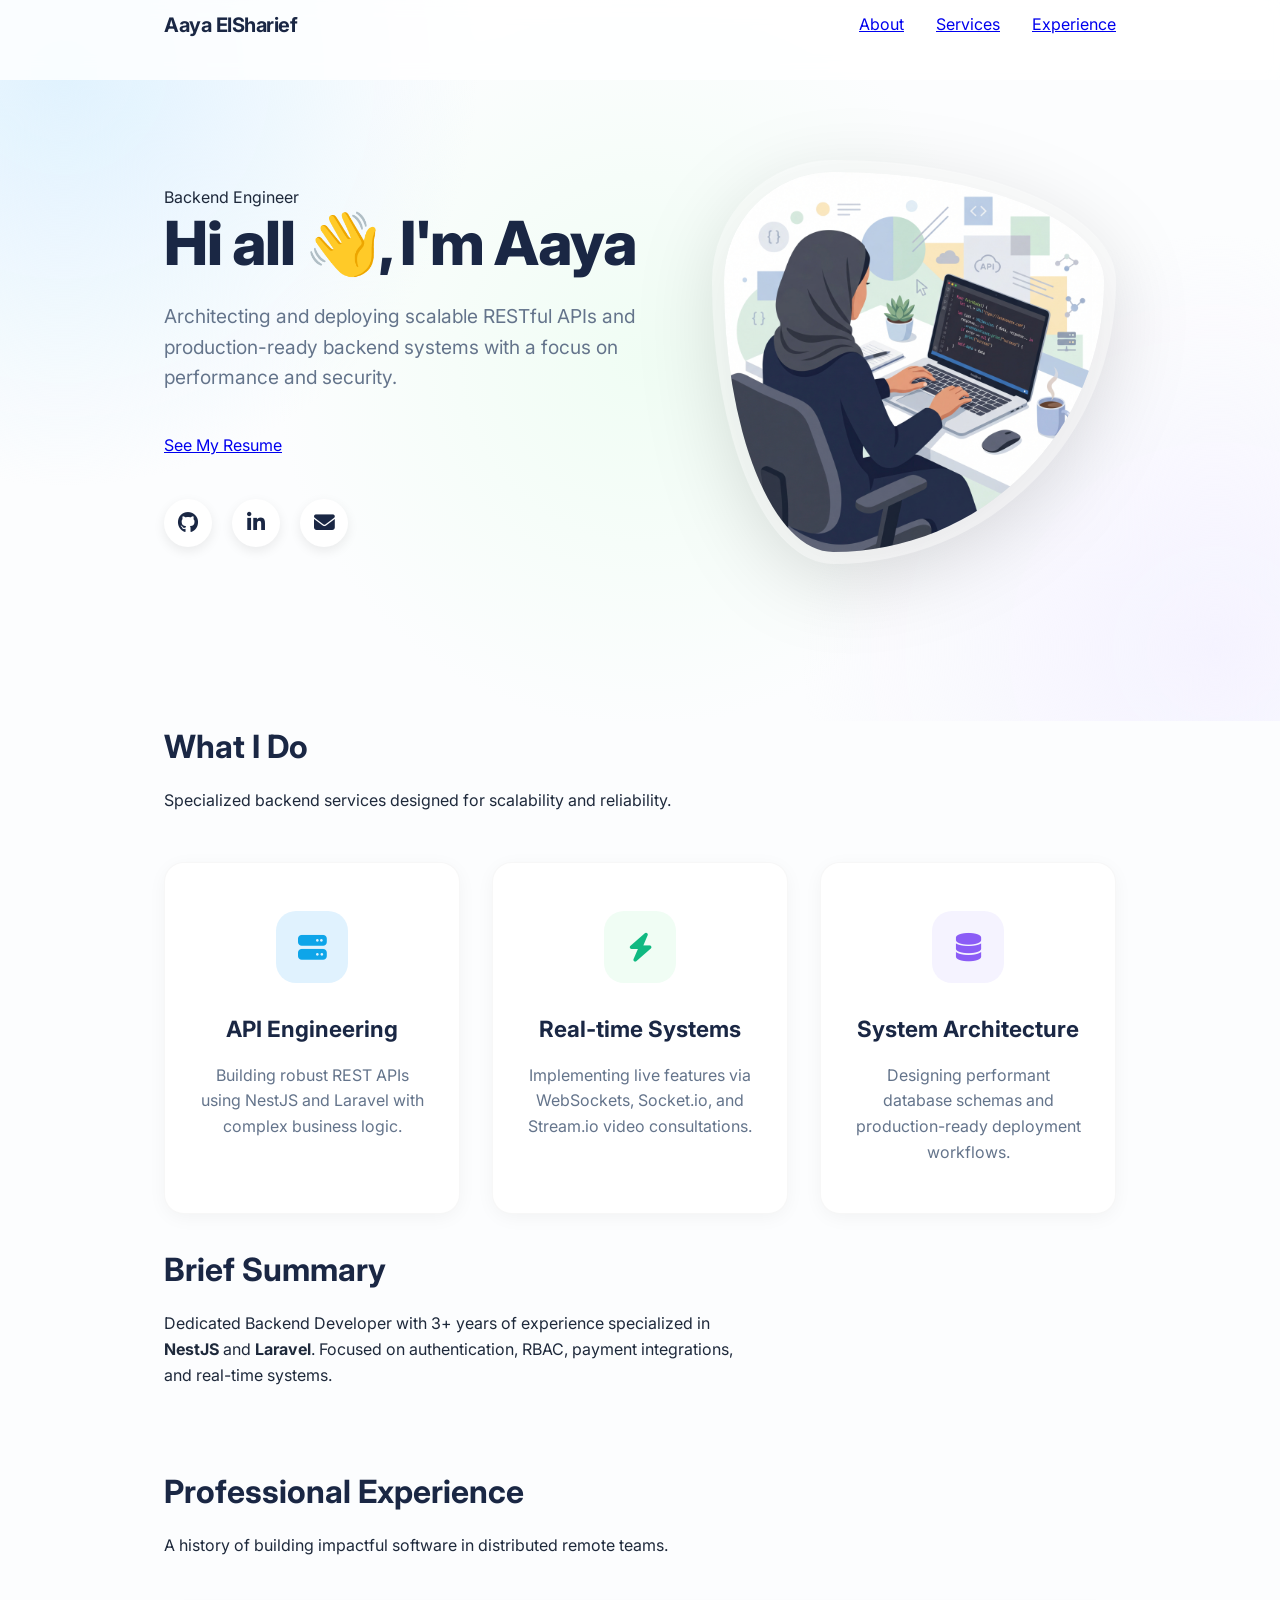
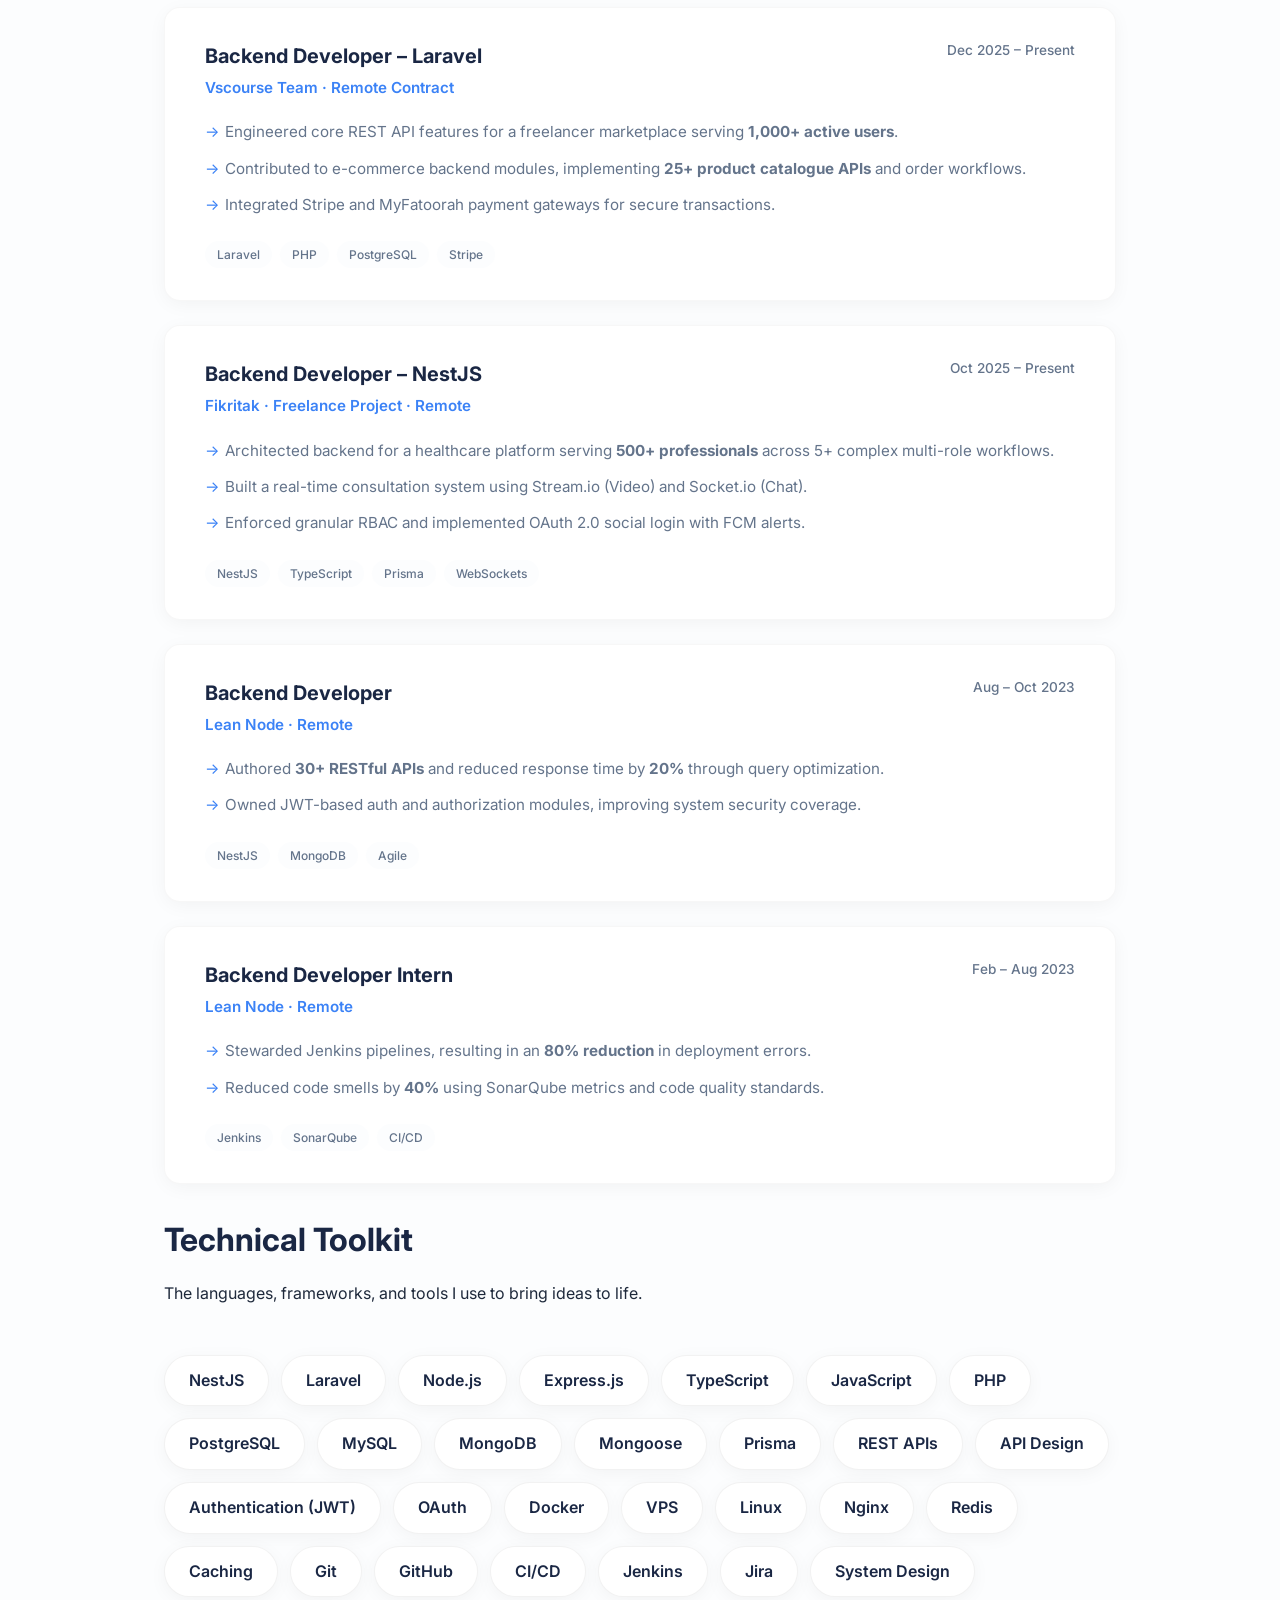
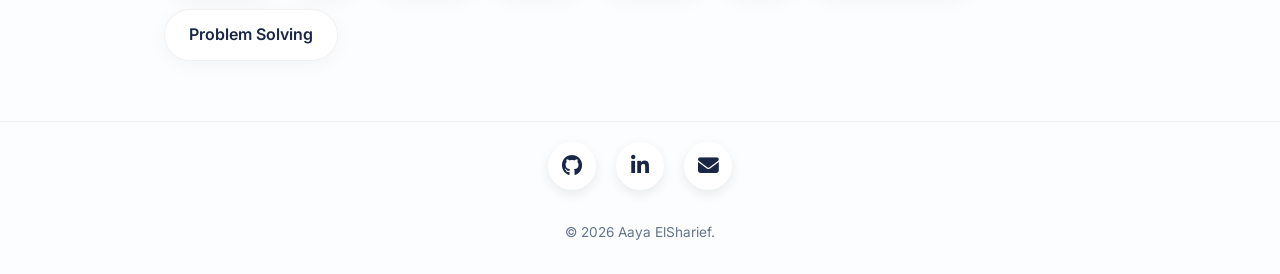
==== index.html @ 8bb96aef "feat: Initialize portfolio website with CV and landing page - Add CV page with professional resume l" ====
<!DOCTYPE html>
<html lang="en">

<head>
    <meta charset="UTF-8">
    <meta name="viewport" content="width=device-width, initial-scale=1.0">
    <title>Aaya ElSharief | Backend Developer Portfolio</title>
    <!-- Google Fonts -->
    <link rel="preconnect" href="https://fonts.googleapis.com">
    <link rel="preconnect" href="https://fonts.gstatic.com" crossorigin>
    <link href="https://fonts.googleapis.com/css2?family=Inter:wght@400;500;600;700;800&display=swap" rel="stylesheet">
    <link rel="stylesheet" href="https://cdnjs.cloudflare.com/ajax/libs/font-awesome/6.5.1/css/all.min.css">
    <link rel="stylesheet" href="style.css">
</head>

<body>

    <nav>
        <div class="container">
            <a href="#" class="logo">Aaya ElSharief</a>
            <div class="nav-links">
                <a href="#about">About</a>
                <a href="#services">Services</a>
                <a href="#experience">Experience</a>

            </div>
        </div>
    </nav>

    <main>
        <!-- Hero Section -->
        <section class="hero">
            <div class="container hero-container">
                <div class="hero-content">
                    <span class="badge">Backend Engineer</span>
                    <h1>Hi all 👋, I'm Aaya</h1>
                    <p>Architecting and deploying scalable RESTful APIs and production-ready backend systems with a
                        focus on performance and security.</p>
                    <div class="hero-btns">
                        <a href="cv.html" class="btn primary">See My Resume</a>
                    </div>
                    <div class="social-circles">
                        <a href="https://github.com/Aaya-Elsharief" target="_blank" class="circle github"><i
                                class="fab fa-github"></i></a>
                        <a href="https://linkedin.com/in/aaya-elsharief" target="_blank" class="circle linkedin"><i
                                class="fab fa-linkedin-in"></i></a>
                        <a href="mailto:aaya.elsh@gmail.com" class="circle email"><i class="fas fa-envelope"></i></a>
                    </div>
                </div>
                <div class="hero-image">
                    <img src="hero.png" alt="Developer Illustration">
                </div>
            </div>
        </section>

        <!-- Services Section -->
        <section id="services" class="container reveal">
            <div class="section-header">
                <h2>What I Do</h2>
                <p>Specialized backend services designed for scalability and reliability.</p>
            </div>
            <div class="services-grid">
                <div class="service-card reveal">
                    <div class="service-icon blue"><i class="fas fa-server"></i></div>
                    <h3>API Engineering</h3>
                    <p>Building robust REST APIs using NestJS and Laravel with complex business logic.</p>
                </div>
                <div class="service-card reveal">
                    <div class="service-icon green"><i class="fas fa-bolt"></i></div>
                    <h3>Real-time Systems</h3>
                    <p>Implementing live features via WebSockets, Socket.io, and Stream.io video consultations.</p>
                </div>
                <div class="service-card reveal">
                    <div class="service-icon purple"><i class="fas fa-database"></i></div>
                    <h3>System Architecture</h3>
                    <p>Designing performant database schemas and production-ready deployment workflows.</p>
                </div>
            </div>
        </section>

        <!-- About Section -->
        <section id="about" class="container reveal">
            <div class="section-header">
                <h2>Brief Summary</h2>
                <p>Dedicated Backend Developer with 3+ years of experience specialized in <strong>NestJS</strong> and
                    <strong>Laravel</strong>. Focused on authentication, RBAC, payment integrations, and real-time
                    systems.
                </p>
            </div>
        </section>

        <!-- Experience Section -->
        <section id="experience" class="container">
            <div class="section-header reveal">
                <h2>Professional Experience</h2>
                <p>A history of building impactful software in distributed remote teams.</p>
            </div>

            <div class="experience-grid">
                <!-- Vscourse -->
                <div class="card reveal">
                    <div class="card-header">
                        <div class="card-title">
                            <h3>Backend Developer – Laravel</h3>
                            <div class="card-company">Vscourse Team · Remote Contract</div>
                        </div>
                        <span class="card-date">Dec 2025 – Present</span>
                    </div>
                    <ul>
                        <li>Engineered core REST API features for a freelancer marketplace serving <strong>1,000+ active
                                users</strong>.</li>
                        <li>Contributed to e-commerce backend modules, implementing <strong>25+ product catalogue
                                APIs</strong> and order workflows.</li>
                        <li>Integrated Stripe and MyFatoorah payment gateways for secure transactions.</li>
                    </ul>
                    <div class="card-stack">
                        <span class="tag">Laravel</span>
                        <span class="tag">PHP</span>
                        <span class="tag">PostgreSQL</span>
                        <span class="tag">Stripe</span>
                    </div>
                </div>

                <!-- Fikritak -->
                <div class="card reveal">
                    <div class="card-header">
                        <div class="card-title">
                            <h3>Backend Developer – NestJS</h3>
                            <div class="card-company">Fikritak · Freelance Project · Remote</div>
                        </div>
                        <span class="card-date">Oct 2025 – Present</span>
                    </div>
                    <ul>
                        <li>Architected backend for a healthcare platform serving <strong>500+ professionals</strong>
                            across 5+ complex multi-role workflows.</li>
                        <li>Built a real-time consultation system using Stream.io (Video) and Socket.io (Chat).</li>
                        <li>Enforced granular RBAC and implemented OAuth 2.0 social login with FCM alerts.</li>
                    </ul>
                    <div class="card-stack">
                        <span class="tag">NestJS</span>
                        <span class="tag">TypeScript</span>
                        <span class="tag">Prisma</span>
                        <span class="tag">WebSockets</span>
                    </div>
                </div>

                <!-- Lean Node Developer -->
                <div class="card reveal">
                    <div class="card-header">
                        <div class="card-title">
                            <h3>Backend Developer</h3>
                            <div class="card-company">Lean Node · Remote</div>
                        </div>
                        <span class="card-date">Aug – Oct 2023</span>
                    </div>
                    <ul>
                        <li>Authored <strong>30+ RESTful APIs</strong> and reduced response time by <strong>20%</strong>
                            through query optimization.</li>
                        <li>Owned JWT-based auth and authorization modules, improving system security coverage.</li>
                    </ul>
                    <div class="card-stack">
                        <span class="tag">NestJS</span>
                        <span class="tag">MongoDB</span>
                        <span class="tag">Agile</span>
                    </div>
                </div>

                <!-- Lean Node Intern -->
                <div class="card reveal">
                    <div class="card-header">
                        <div class="card-title">
                            <h3>Backend Developer Intern</h3>
                            <div class="card-company">Lean Node · Remote</div>
                        </div>
                        <span class="card-date">Feb – Aug 2023</span>
                    </div>
                    <ul>
                        <li>Stewarded Jenkins pipelines, resulting in an <strong>80% reduction</strong> in deployment
                            errors.</li>
                        <li>Reduced code smells by <strong>40%</strong> using SonarQube metrics and code quality
                            standards.</li>
                    </ul>
                    <div class="card-stack">
                        <span class="tag">Jenkins</span>
                        <span class="tag">SonarQube</span>
                        <span class="tag">CI/CD</span>
                    </div>
                </div>
            </div>
        </section>

        <!-- Skills Section -->
        <section id="skills" class="container reveal">
            <div class="section-header">
                <h2>Technical Toolkit</h2>
                <p>The languages, frameworks, and tools I use to bring ideas to life.</p>
            </div>
            <div class="skills-container">
                <span class="skill-pill">NestJS</span>
                <span class="skill-pill">Laravel</span>
                <span class="skill-pill">Node.js</span>
                <span class="skill-pill">Express.js</span>
                <span class="skill-pill">TypeScript</span>
                <span class="skill-pill">JavaScript</span>
                <span class="skill-pill">PHP</span>

                <span class="skill-pill">PostgreSQL</span>
                <span class="skill-pill">MySQL</span>
                <span class="skill-pill">MongoDB</span>
                <span class="skill-pill">Mongoose</span>
                <span class="skill-pill">Prisma</span>

                <span class="skill-pill">REST APIs</span>
                <span class="skill-pill">API Design</span>
                <span class="skill-pill">Authentication (JWT)</span>
                <span class="skill-pill">OAuth</span>

                <span class="skill-pill">Docker</span>
                <span class="skill-pill">VPS</span>
                <span class="skill-pill">Linux</span>
                <span class="skill-pill">Nginx</span>

                <span class="skill-pill">Redis</span>
                <span class="skill-pill">Caching</span>

                <span class="skill-pill">Git</span>
                <span class="skill-pill">GitHub</span>
                <span class="skill-pill">CI/CD</span>
                <span class="skill-pill">Jenkins</span>
                <span class="skill-pill">Jira</span>

                <span class="skill-pill">System Design</span>
                <span class="skill-pill">Problem Solving</span>
            </div>
        </section>

    </main>

    <footer>
        <div class="container">
            <div class="footer-socials">
                <a href="https://github.com/Aaya-Elsharief" target="_blank" class="circle github"><i
                        class="fab fa-github"></i></a>
                <a href="https://linkedin.com/in/aaya-elsharief" target="_blank" class="circle linkedin"><i
                        class="fab fa-linkedin-in"></i></a>
                <a href="mailto:aaya.elsh@gmail.com" class="circle email"><i class="fas fa-envelope"></i></a>
            </div>
            <p style="color: var(--text-muted); font-size: 0.85rem;">© 2026 Aaya ElSharief.
    </footer>

    <script src="script.js"></script>
</body>

</html>
---- style.css ----
:root {
    --primary: #1a2744;
    --accent-blue: #3b82f6;
    --pastel-blue: #e0f2fe;
    --pastel-mint: #f0fdf4;
    --pastel-lavender: #f5f3ff;
    --pastel-rose: #fff1f2;
    --bg: #fcfdfe;
    --text: #1e293b;
    --text-muted: #64748b;
    --white: #ffffff;
    --radius: 16px;
    --shadow: 0 4px 20px -2px rgba(0, 0, 0, 0.05);
    --transition: all 0.3s cubic-bezier(0.4, 0, 0.2, 1);
}

* {
    margin: 0;
    padding: 0;
    box-sizing: border-box;
}

body {
    font-family: 'Inter', -apple-system, BlinkMacSystemFont, "Segoe UI", Roboto, sans-serif;
    background-color: var(--bg);
    color: var(--text);
    line-height: 1.6;
    overflow-x: hidden;
}

.container {
    max-width: 1000px;
    margin: 0 auto;
    padding: 0 24px 30px 24px;
}

/* --- Navigation --- */
nav {
    position: fixed;
    top: 0;
    left: 0;
    right: 0;
    height: 80px;
    background: rgba(255, 255, 255, 0.8);
    backdrop-filter: blur(10px);
    z-index: 1000;
    display: flex;
    align-items: center;
}

nav .container {
    display: flex;
    justify-content: space-between;
    align-items: center;
    width: 100%;
}

.logo {
    font-weight: 700;
    font-size: 1.25rem;
    color: var(--primary);
    text-decoration: none;
    letter-spacing: -0.5px;
}

.nav-links {
    display: flex;
    gap: 32px;
    align-items: center;
}

.cv-link {
    padding: 8px 20px;
    background: var(--pastel-blue);
    color: var(--accent-blue) !important;
    border-radius: 100px;
}

/* --- Hero Section --- */
/* --- Hero Section --- */
.hero {
    padding: 160px 0 120px;
    background: radial-gradient(circle at 5% 10%, var(--pastel-blue) 0%, transparent 30%),
        radial-gradient(circle at 95% 90%, var(--pastel-lavender) 0%, transparent 30%),
        radial-gradient(circle at 50% 50%, var(--pastel-mint) 0%, transparent 50%);
    position: relative;
    overflow: hidden;
}

.hero-container {
    display: grid;
    grid-template-columns: 1.2fr 1fr;
    align-items: center;
    gap: 64px;
    text-align: left;
}

.hero-content {
    z-index: 2;
}

.hero h1 {
    font-size: clamp(2.5rem, 6vw, 3.8rem);
    font-weight: 800;
    letter-spacing: -1.5px;
    line-height: 1.1;
    margin-bottom: 24px;
    color: var(--primary);
}

.hero p {
    font-size: 1.2rem;
    color: var(--text-muted);
    max-width: 540px;
    margin-bottom: 40px;
}

.hero-btns {
    display: flex;
    justify-content: flex-start;
    gap: 20px;
    margin-bottom: 40px;
}

.social-circles {
    display: flex;
    gap: 20px;
}

.circle {
    width: 48px;
    height: 48px;
    border-radius: 50%;
    display: flex;
    align-items: center;
    justify-content: center;
    background: var(--white);
    color: var(--primary);
    font-size: 1.3rem;
    box-shadow: 0 4px 12px rgba(0, 0, 0, 0.08);
    transition: var(--transition);
    text-decoration: none;
}

.circle:hover {
    transform: translateY(-5px) scale(1.1);
    color: var(--white);
}

.circle.github:hover {
    background: #24292e;
}

.circle.linkedin:hover {
    background: #0077b5;
}

.circle.email:hover {
    background: #ea4335;
}

.hero-image {
    position: relative;
    z-index: 1;
}

.hero-image img {
    width: 100%;
    max-width: 500px;
    height: auto;
    filter: drop-shadow(0 20px 40px rgba(0, 0, 0, 0.15));
    transition: var(--transition);
    border-radius: 30% 70% 70% 30% / 30% 30% 70% 70%;
    /* Smooth organic blob */
    border: 12px solid rgba(255, 255, 255, 0.4);
}

/* --- Services --- */
.services-grid {
    display: grid;
    grid-template-columns: repeat(auto-fit, minmax(280px, 1fr));
    gap: 32px;
}

.service-card {
    background: var(--white);
    padding: 48px 32px;
    border-radius: 20px;
    text-align: center;
    transition: var(--transition);
    border: 1px solid rgba(0, 0, 0, 0.03);
    box-shadow: var(--shadow);
}

.service-card:hover {
    transform: translateY(-10px);
    border-color: var(--accent-blue);
    box-shadow: 0 20px 40px -10px rgba(0, 0, 0, 0.1);
}

.service-icon {
    width: 72px;
    height: 72px;
    border-radius: 20px;
    margin: 0 auto 28px;
    display: flex;
    align-items: center;
    justify-content: center;
    font-size: 1.8rem;
}

.service-icon.blue {
    background: var(--pastel-blue);
    color: #0ea5e9;
}

.service-icon.green {
    background: var(--pastel-mint);
    color: #10b981;
}

.service-icon.purple {
    background: var(--pastel-lavender);
    color: #8b5cf6;
}

.service-card h3 {
    font-size: 1.4rem;
    margin-bottom: 16px;
    color: var(--primary);
}

.service-card p {
    font-size: 1rem;
    color: var(--text-muted);
    line-height: 1.6;
}

/* --- Sections --- */
section {
    padding: 140px 0;
}

.section-header {
    margin-bottom: 48px;
    max-width: 600px;
}

.section-header h2 {
    font-size: 2rem;
    font-weight: 700;
    color: var(--primary);
    margin-bottom: 16px;
}

/* --- Experience Cards --- */
.experience-grid {
    display: grid;
    gap: 24px;
}

.card {
    background: var(--white);
    padding: 32px 40px;
    /* Increased horizontal padding */
    border-radius: var(--radius);
    box-shadow: var(--shadow);
    transition: var(--transition);
    border: 1px solid rgba(0, 0, 0, 0.03);
    position: relative;
    overflow: hidden;
}

.card:hover {
    transform: translateY(-5px);
    box-shadow: 0 10px 30px -5px rgba(0, 0, 0, 0.08);
}

.card::before {
    content: '';
    position: absolute;
    top: 0;
    left: 0;
    width: 6px;
    /* Slightly thicker line */
    height: 100%;
    background: var(--accent-blue);
    opacity: 0;
    transition: var(--transition);
}

.card:hover::before {
    opacity: 1;
}

.card-header {
    display: flex;
    justify-content: space-between;
    align-items: flex-start;
    margin-bottom: 20px;
}

.card-title h3 {
    font-size: 1.25rem;
    font-weight: 700;
    color: var(--primary);
}

.card-company {
    font-size: 0.95rem;
    font-weight: 600;
    color: var(--accent-blue);
    margin-top: 4px;
}

.card-date {
    font-size: 0.85rem;
    color: var(--text-muted);
    font-weight: 500;
}

.card ul {
    list-style: none;
}

.card li {
    font-size: 0.95rem;
    color: var(--text-muted);
    margin-bottom: 12px;
    position: relative;
    padding-left: 20px;
}

.card li::before {
    content: '→';
    position: absolute;
    left: 0;
    color: var(--accent-blue);
}

.card-stack {
    margin-top: 24px;
    display: flex;
    flex-wrap: wrap;
    gap: 8px;
}

.tag {
    font-size: 0.75rem;
    padding: 4px 12px;
    background: var(--bg);
    color: var(--text-muted);
    border-radius: 100px;
    font-weight: 500;
}

/* --- Skills --- */
.skills-container {
    display: flex;
    flex-wrap: wrap;
    gap: 12px;
}

.skill-pill {
    padding: 12px 24px;
    background: var(--white);
    border: 1px solid rgba(0, 0, 0, 0.05);
    border-radius: 100px;
    font-weight: 600;
    color: var(--primary);
    box-shadow: var(--shadow);
    transition: var(--transition);
}

.skill-pill:hover {
    background: var(--pastel-blue);
    border-color: var(--accent-blue);
    color: var(--accent-blue);
}

/* --- Reveal Animation --- */
.reveal {
    opacity: 0;
    transform: translateY(30px);
    transition: all 0.8s ease-out;
}

.reveal.active {
    opacity: 1;
    transform: translateY(0);
}

/* --- Footer --- */
footer {
    margin: 30px 0 0 0;
    padding: 20px 0 0px;
    text-align: center;
    border-top: 1px solid rgba(0, 0, 0, 0.05);
}

.footer-socials {
    display: flex;
    justify-content: center;
    gap: 20px;
    margin-bottom: 32px;
}

.social-links a {
    color: var(--primary);
    font-weight: 600;
    text-decoration: none;
    border-bottom: 2px solid transparent;
    transition: var(--transition);
}

.social-links a:hover {
    color: var(--accent-blue);
    border-color: var(--accent-blue);
}

@media (max-width: 768px) {
    .hero h1 {
        font-size: 3rem;
    }

    .nav-links {
        display: none;
    }
}
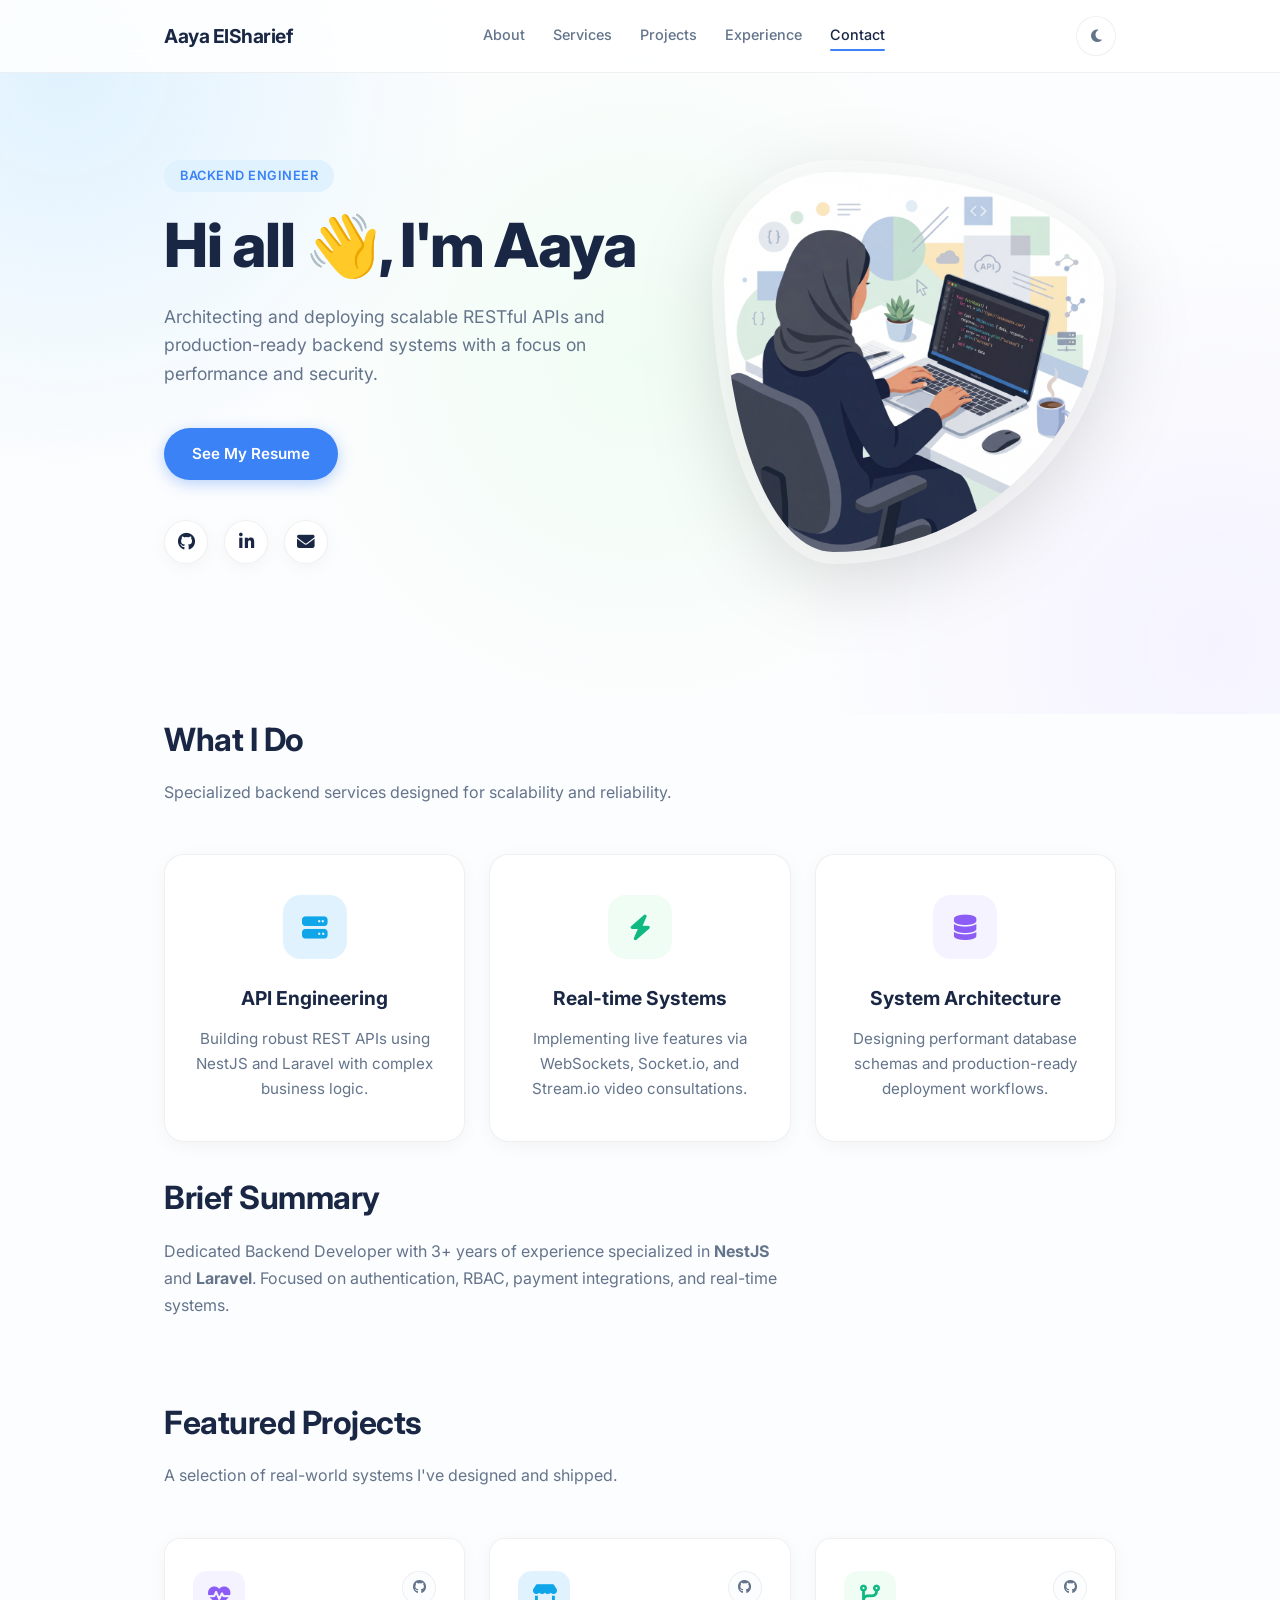
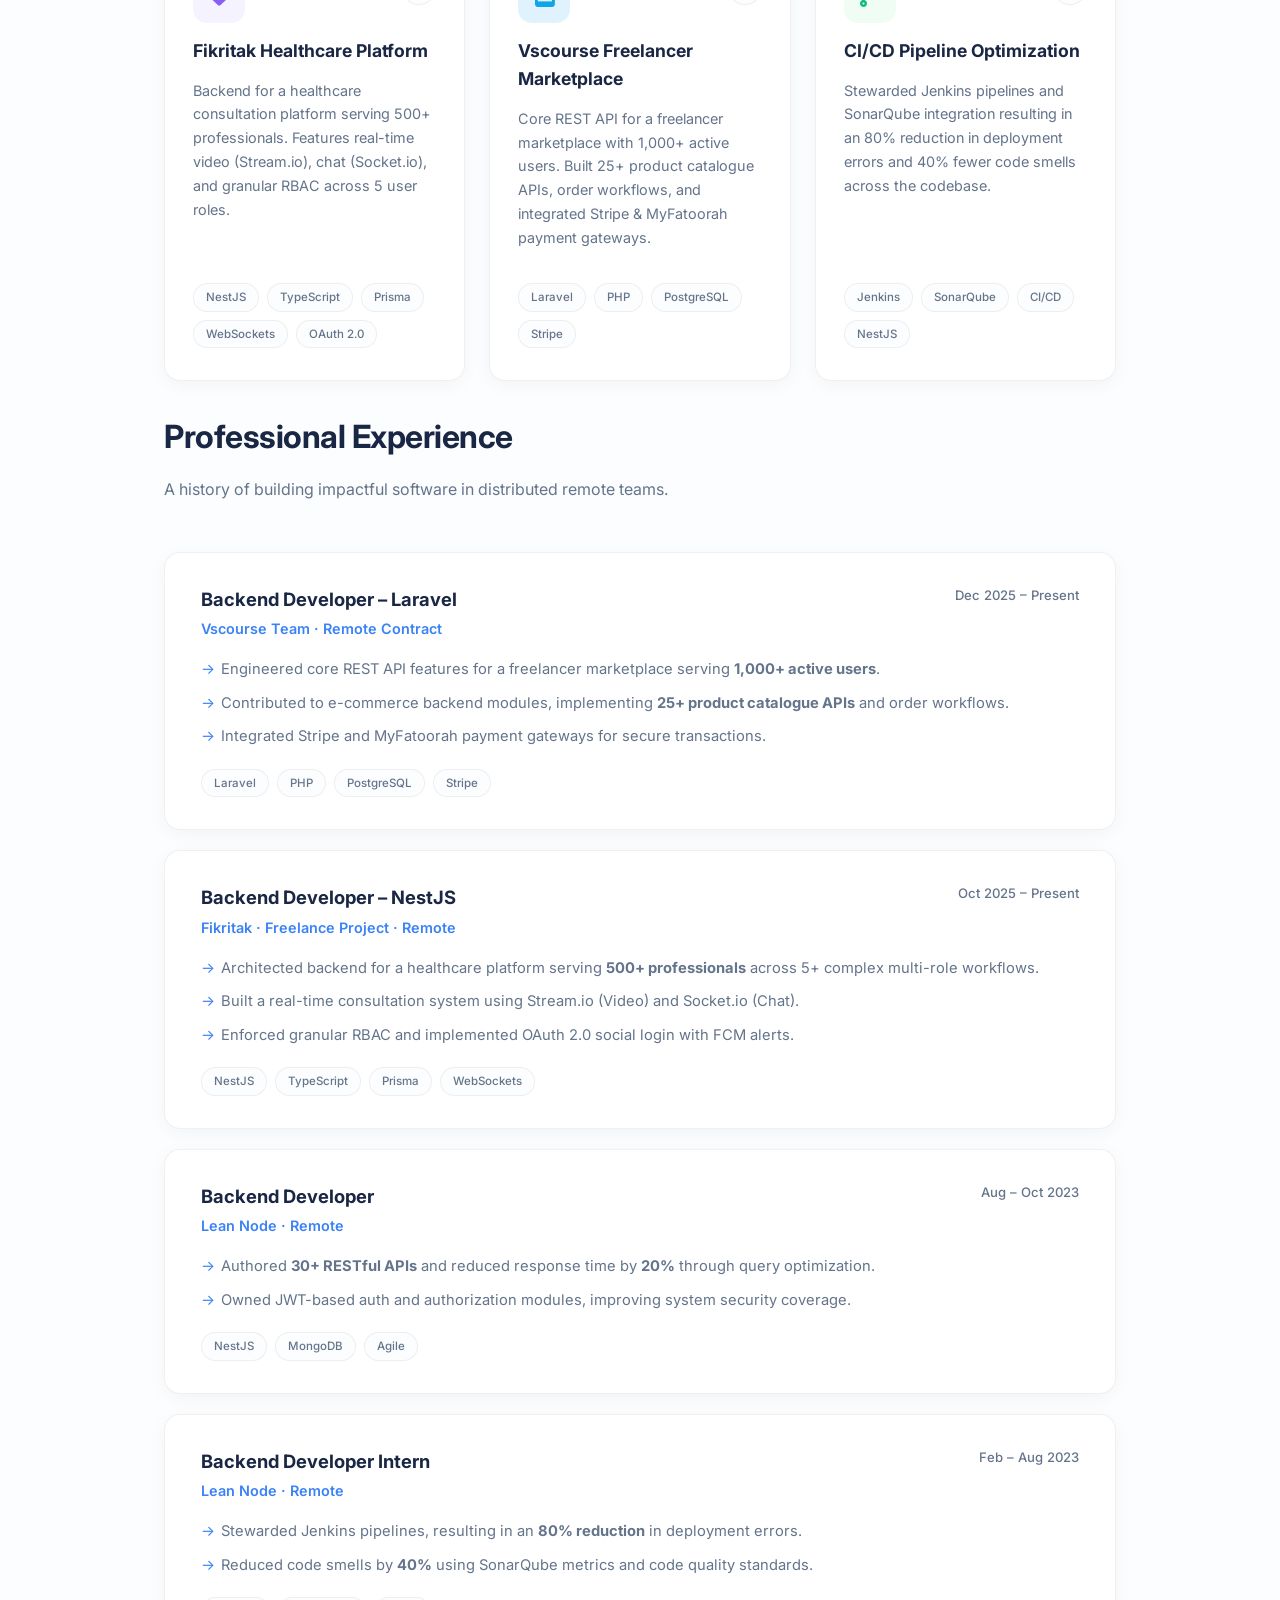
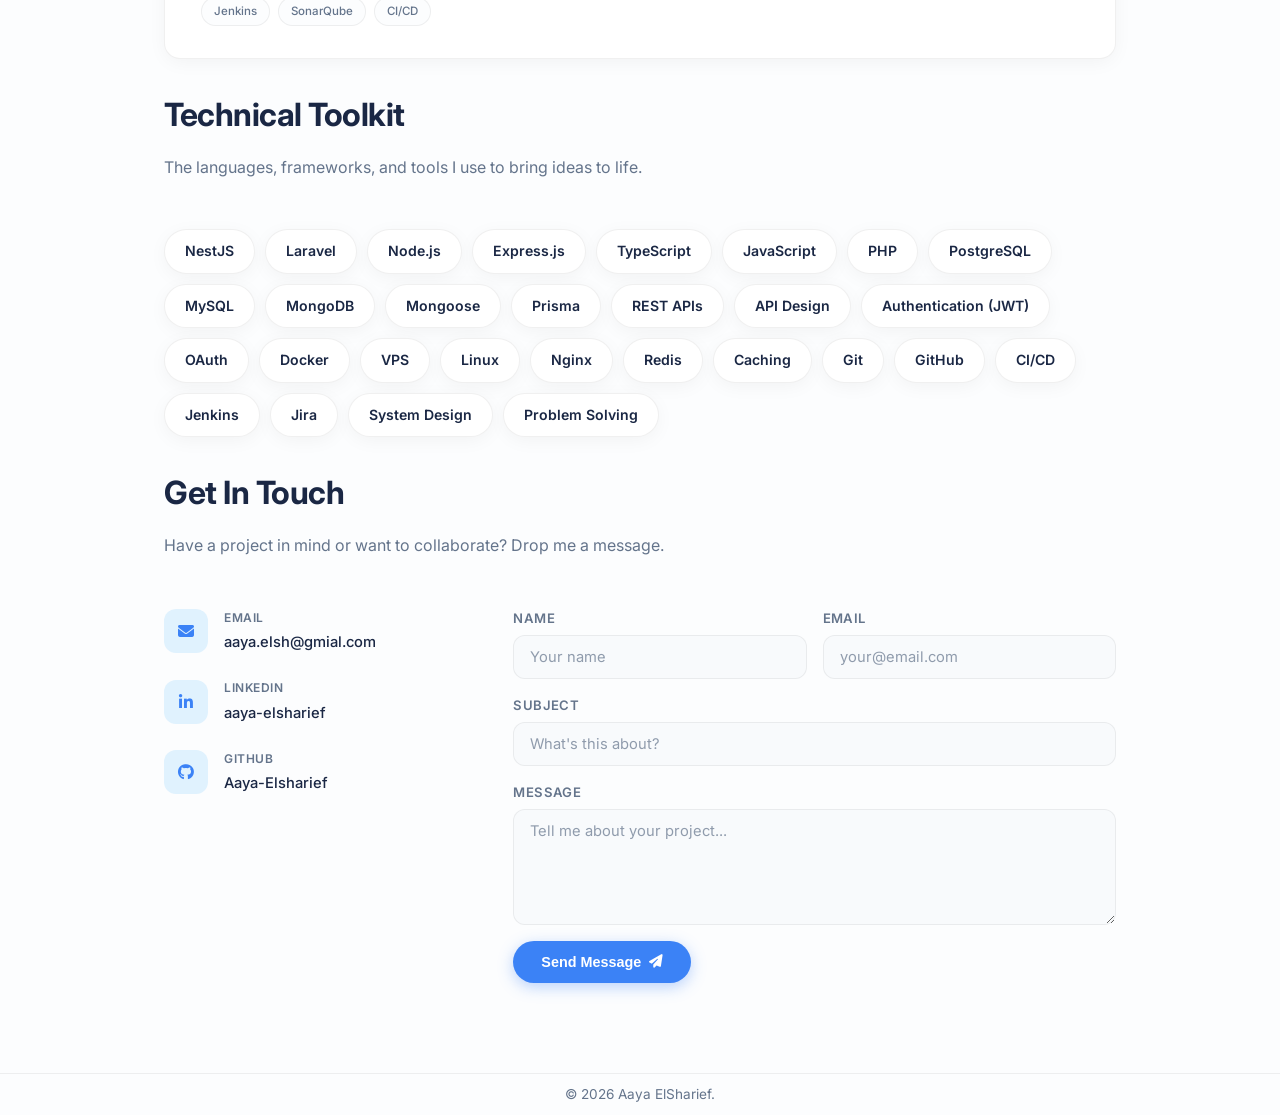
==== commit c5f8c610: "feat(ui): Add dark mode toggle and mobile navigation - Add theme toggle button with dark/light mode " ====
--- a/index.html
+++ b/index.html
@@ -1,11 +1,10 @@
 <!DOCTYPE html>
-<html lang="en">
+<html lang="en" data-theme="light">
 
 <head>
     <meta charset="UTF-8">
     <meta name="viewport" content="width=device-width, initial-scale=1.0">
     <title>Aaya ElSharief | Backend Developer Portfolio</title>
-    <!-- Google Fonts -->
     <link rel="preconnect" href="https://fonts.googleapis.com">
     <link rel="preconnect" href="https://fonts.gstatic.com" crossorigin>
     <link href="https://fonts.googleapis.com/css2?family=Inter:wght@400;500;600;700;800&display=swap" rel="stylesheet">
@@ -18,12 +17,36 @@
     <nav>
         <div class="container">
             <a href="#" class="logo">Aaya ElSharief</a>
-            <div class="nav-links">
+
+            <!-- Desktop Nav Links -->
+            <div class="nav-links" id="nav-links">
                 <a href="#about">About</a>
                 <a href="#services">Services</a>
+                <a href="#projects">Projects</a>
                 <a href="#experience">Experience</a>
-
-            </div>
+                <a href="#contact">Contact</a>
+            </div>
+
+            <div class="nav-actions">
+                <!-- Dark Mode Toggle -->
+                <button class="theme-toggle" id="theme-toggle" aria-label="Toggle dark mode">
+                    <i class="fas fa-moon" id="theme-icon"></i>
+                </button>
+
+                <!-- Hamburger -->
+                <button class="hamburger" id="hamburger" aria-label="Open menu">
+                    <span></span><span></span><span></span>
+                </button>
+            </div>
+        </div>
+
+        <!-- Mobile Menu -->
+        <div class="mobile-menu" id="mobile-menu">
+            <a href="#about" class="mobile-link">About</a>
+            <a href="#services" class="mobile-link">Services</a>
+            <a href="#projects" class="mobile-link">Projects</a>
+            <a href="#experience" class="mobile-link">Experience</a>
+            <a href="#contact" class="mobile-link">Contact</a>
         </div>
     </nav>
 
@@ -44,7 +67,7 @@
                                 class="fab fa-github"></i></a>
                         <a href="https://linkedin.com/in/aaya-elsharief" target="_blank" class="circle linkedin"><i
                                 class="fab fa-linkedin-in"></i></a>
-                        <a href="mailto:aaya.elsh@gmail.com" class="circle email"><i class="fas fa-envelope"></i></a>
+                        <a href="/cdn-cgi/l/email-protection#5233332b337c373e213a12353f333b3e7c313d3f" class="circle email"><i class="fas fa-envelope"></i></a>
                     </div>
                 </div>
                 <div class="hero-image">
@@ -84,8 +107,70 @@
                 <h2>Brief Summary</h2>
                 <p>Dedicated Backend Developer with 3+ years of experience specialized in <strong>NestJS</strong> and
                     <strong>Laravel</strong>. Focused on authentication, RBAC, payment integrations, and real-time
-                    systems.
-                </p>
+                    systems.</p>
+            </div>
+        </section>
+
+        <!-- ✦ Projects Section -->
+        <section id="projects" class="container">
+            <div class="section-header reveal">
+                <h2>Featured Projects</h2>
+                <p>A selection of real-world systems I've designed and shipped.</p>
+            </div>
+            <div class="projects-grid">
+
+                <div class="project-card reveal">
+                    <div class="project-header">
+                        <div class="project-icon purple"><i class="fas fa-heartbeat"></i></div>
+                        <div class="project-links">
+                            <a href="https://github.com/Aaya-Elsharief" target="_blank" title="GitHub"><i class="fab fa-github"></i></a>
+                        </div>
+                    </div>
+                    <h3>Fikritak Healthcare Platform</h3>
+                    <p>Backend for a healthcare consultation platform serving 500+ professionals. Features real-time video (Stream.io), chat (Socket.io), and granular RBAC across 5 user roles.</p>
+                    <div class="card-stack">
+                        <span class="tag">NestJS</span>
+                        <span class="tag">TypeScript</span>
+                        <span class="tag">Prisma</span>
+                        <span class="tag">WebSockets</span>
+                        <span class="tag">OAuth 2.0</span>
+                    </div>
+                </div>
+
+                <div class="project-card reveal">
+                    <div class="project-header">
+                        <div class="project-icon blue"><i class="fas fa-store"></i></div>
+                        <div class="project-links">
+                            <a href="https://github.com/Aaya-Elsharief" target="_blank" title="GitHub"><i class="fab fa-github"></i></a>
+                        </div>
+                    </div>
+                    <h3>Vscourse Freelancer Marketplace</h3>
+                    <p>Core REST API for a freelancer marketplace with 1,000+ active users. Built 25+ product catalogue APIs, order workflows, and integrated Stripe & MyFatoorah payment gateways.</p>
+                    <div class="card-stack">
+                        <span class="tag">Laravel</span>
+                        <span class="tag">PHP</span>
+                        <span class="tag">PostgreSQL</span>
+                        <span class="tag">Stripe</span>
+                    </div>
+                </div>
+
+                <div class="project-card reveal">
+                    <div class="project-header">
+                        <div class="project-icon green"><i class="fas fa-code-branch"></i></div>
+                        <div class="project-links">
+                            <a href="https://github.com/Aaya-Elsharief" target="_blank" title="GitHub"><i class="fab fa-github"></i></a>
+                        </div>
+                    </div>
+                    <h3>CI/CD Pipeline Optimization</h3>
+                    <p>Stewarded Jenkins pipelines and SonarQube integration resulting in an 80% reduction in deployment errors and 40% fewer code smells across the codebase.</p>
+                    <div class="card-stack">
+                        <span class="tag">Jenkins</span>
+                        <span class="tag">SonarQube</span>
+                        <span class="tag">CI/CD</span>
+                        <span class="tag">NestJS</span>
+                    </div>
+                </div>
+
             </div>
         </section>
 
@@ -97,7 +182,6 @@
             </div>
 
             <div class="experience-grid">
-                <!-- Vscourse -->
                 <div class="card reveal">
                     <div class="card-header">
                         <div class="card-title">
@@ -107,10 +191,8 @@
                         <span class="card-date">Dec 2025 – Present</span>
                     </div>
                     <ul>
-                        <li>Engineered core REST API features for a freelancer marketplace serving <strong>1,000+ active
-                                users</strong>.</li>
-                        <li>Contributed to e-commerce backend modules, implementing <strong>25+ product catalogue
-                                APIs</strong> and order workflows.</li>
+                        <li>Engineered core REST API features for a freelancer marketplace serving <strong>1,000+ active users</strong>.</li>
+                        <li>Contributed to e-commerce backend modules, implementing <strong>25+ product catalogue APIs</strong> and order workflows.</li>
                         <li>Integrated Stripe and MyFatoorah payment gateways for secure transactions.</li>
                     </ul>
                     <div class="card-stack">
@@ -121,7 +203,6 @@
                     </div>
                 </div>
 
-                <!-- Fikritak -->
                 <div class="card reveal">
                     <div class="card-header">
                         <div class="card-title">
@@ -131,8 +212,7 @@
                         <span class="card-date">Oct 2025 – Present</span>
                     </div>
                     <ul>
-                        <li>Architected backend for a healthcare platform serving <strong>500+ professionals</strong>
-                            across 5+ complex multi-role workflows.</li>
+                        <li>Architected backend for a healthcare platform serving <strong>500+ professionals</strong> across 5+ complex multi-role workflows.</li>
                         <li>Built a real-time consultation system using Stream.io (Video) and Socket.io (Chat).</li>
                         <li>Enforced granular RBAC and implemented OAuth 2.0 social login with FCM alerts.</li>
                     </ul>
@@ -144,7 +224,6 @@
                     </div>
                 </div>
 
-                <!-- Lean Node Developer -->
                 <div class="card reveal">
                     <div class="card-header">
                         <div class="card-title">
@@ -154,8 +233,7 @@
                         <span class="card-date">Aug – Oct 2023</span>
                     </div>
                     <ul>
-                        <li>Authored <strong>30+ RESTful APIs</strong> and reduced response time by <strong>20%</strong>
-                            through query optimization.</li>
+                        <li>Authored <strong>30+ RESTful APIs</strong> and reduced response time by <strong>20%</strong> through query optimization.</li>
                         <li>Owned JWT-based auth and authorization modules, improving system security coverage.</li>
                     </ul>
                     <div class="card-stack">
@@ -165,7 +243,6 @@
                     </div>
                 </div>
 
-                <!-- Lean Node Intern -->
                 <div class="card reveal">
                     <div class="card-header">
                         <div class="card-title">
@@ -175,10 +252,8 @@
                         <span class="card-date">Feb – Aug 2023</span>
                     </div>
                     <ul>
-                        <li>Stewarded Jenkins pipelines, resulting in an <strong>80% reduction</strong> in deployment
-                            errors.</li>
-                        <li>Reduced code smells by <strong>40%</strong> using SonarQube metrics and code quality
-                            standards.</li>
+                        <li>Stewarded Jenkins pipelines, resulting in an <strong>80% reduction</strong> in deployment errors.</li>
+                        <li>Reduced code smells by <strong>40%</strong> using SonarQube metrics and code quality standards.</li>
                     </ul>
                     <div class="card-stack">
                         <span class="tag">Jenkins</span>
@@ -203,52 +278,99 @@
                 <span class="skill-pill">TypeScript</span>
                 <span class="skill-pill">JavaScript</span>
                 <span class="skill-pill">PHP</span>
-
                 <span class="skill-pill">PostgreSQL</span>
                 <span class="skill-pill">MySQL</span>
                 <span class="skill-pill">MongoDB</span>
                 <span class="skill-pill">Mongoose</span>
                 <span class="skill-pill">Prisma</span>
-
                 <span class="skill-pill">REST APIs</span>
                 <span class="skill-pill">API Design</span>
                 <span class="skill-pill">Authentication (JWT)</span>
                 <span class="skill-pill">OAuth</span>
-
                 <span class="skill-pill">Docker</span>
                 <span class="skill-pill">VPS</span>
                 <span class="skill-pill">Linux</span>
                 <span class="skill-pill">Nginx</span>
-
                 <span class="skill-pill">Redis</span>
                 <span class="skill-pill">Caching</span>
-
                 <span class="skill-pill">Git</span>
                 <span class="skill-pill">GitHub</span>
                 <span class="skill-pill">CI/CD</span>
                 <span class="skill-pill">Jenkins</span>
                 <span class="skill-pill">Jira</span>
-
                 <span class="skill-pill">System Design</span>
                 <span class="skill-pill">Problem Solving</span>
             </div>
         </section>
 
+        <!-- ✦ Contact Section -->
+        <section id="contact" class="container reveal">
+            <div class="section-header">
+                <h2>Get In Touch</h2>
+                <p>Have a project in mind or want to collaborate? Drop me a message.</p>
+            </div>
+            <div class="contact-wrapper">
+                <div class="contact-info">
+                    <div class="contact-item">
+                        <div class="contact-icon"><i class="fas fa-envelope"></i></div>
+                        <div>
+                            <span class="contact-label">Email</span>
+                            <a href="/cdn-cgi/l/email-protection#20414159410e454c534860474d41494c0e434f4d"><span class="__cf_email__" data-cfemail="0a6b6b736b246f6679624a6d676b636624696567">aaya.elsh@gmial.com</span></a>
+                        </div>
+                    </div>
+                    <div class="contact-item">
+                        <div class="contact-icon"><i class="fab fa-linkedin-in"></i></div>
+                        <div>
+                            <span class="contact-label">LinkedIn</span>
+                            <a href="https://linkedin.com/in/aaya-elsharief" target="_blank">aaya-elsharief</a>
+                        </div>
+                    </div>
+                    <div class="contact-item">
+                        <div class="contact-icon"><i class="fab fa-github"></i></div>
+                        <div>
+                            <span class="contact-label">GitHub</span>
+                            <a href="https://github.com/Aaya-Elsharief" target="_blank">Aaya-Elsharief</a>
+                        </div>
+                    </div>
+                </div>
+
+                <form class="contact-form" id="contact-form" novalidate>
+                    <div class="form-row">
+                        <div class="form-group">
+                            <label for="name">Name</label>
+                            <input type="text" id="name" name="name" placeholder="Your name" required>
+                        </div>
+                        <div class="form-group">
+                            <label for="email">Email</label>
+                            <input type="email" id="email" name="email" placeholder="your@email.com" required>
+                        </div>
+                    </div>
+                    <div class="form-group">
+                        <label for="subject">Subject</label>
+                        <input type="text" id="subject" name="subject" placeholder="What's this about?">
+                    </div>
+                    <div class="form-group">
+                        <label for="message">Message</label>
+                        <textarea id="message" name="message" rows="5" placeholder="Tell me about your project..." required></textarea>
+                    </div>
+                    <button type="submit" class="btn primary submit-btn">
+                        <span class="btn-text">Send Message</span>
+                        <i class="fas fa-paper-plane btn-icon"></i>
+                    </button>
+                    <div class="form-success" id="form-success">
+                        <i class="fas fa-check-circle"></i> Message sent! I'll get back to you soon.
+                    </div>
+                </form>
+            </div>
+        </section>
+
     </main>
 
     <footer>
-        <div class="container">
-            <div class="footer-socials">
-                <a href="https://github.com/Aaya-Elsharief" target="_blank" class="circle github"><i
-                        class="fab fa-github"></i></a>
-                <a href="https://linkedin.com/in/aaya-elsharief" target="_blank" class="circle linkedin"><i
-                        class="fab fa-linkedin-in"></i></a>
-                <a href="mailto:aaya.elsh@gmail.com" class="circle email"><i class="fas fa-envelope"></i></a>
-            </div>
-            <p style="color: var(--text-muted); font-size: 0.85rem;">© 2026 Aaya ElSharief.
+          
+            <p style="color: var(--text-muted); font-size: 0.85rem;">© 2026 Aaya ElSharief.</p>
     </footer>
 
     <script src="script.js"></script>
 </body>
-
-</html>+</html>
--- a/style.css
+++ b/style.css
@@ -1,17 +1,60 @@
+/* ============================================
+   LIGHT THEME (default)
+   ============================================ */
 :root {
     --primary: #1a2744;
     --accent-blue: #3b82f6;
     --pastel-blue: #e0f2fe;
     --pastel-mint: #f0fdf4;
     --pastel-lavender: #f5f3ff;
-    --pastel-rose: #fff1f2;
     --bg: #fcfdfe;
+    --bg-card: #ffffff;
     --text: #1e293b;
     --text-muted: #64748b;
     --white: #ffffff;
+    --border: rgba(0, 0, 0, 0.06);
+    --nav-bg: rgba(255, 255, 255, 0.85);
+    --input-bg: #f8fafc;
     --radius: 16px;
     --shadow: 0 4px 20px -2px rgba(0, 0, 0, 0.05);
     --transition: all 0.3s cubic-bezier(0.4, 0, 0.2, 1);
+}
+
+/* ============================================
+   DARK THEME
+   ============================================ */
+[data-theme="dark"] {
+    --primary: #e2e8f0;
+    --accent-blue: #60a5fa;
+    --pastel-blue: #1e3a5f;
+    --pastel-mint: #0f2d1e;
+    --pastel-lavender: #1e1a2e;
+    --bg: #0f172a;
+    --bg-card: #1e293b;
+    --text: #e2e8f0;
+    --text-muted: #94a3b8;
+    --white: #1e293b;
+    --border: rgba(255, 255, 255, 0.07);
+    --nav-bg: rgba(15, 23, 42, 0.9);
+    --input-bg: #0f172a;
+    --shadow: 0 4px 20px -2px rgba(0, 0, 0, 0.3);
+}
+
+[data-theme="dark"] .hero {
+    background: radial-gradient(circle at 5% 10%, rgba(30, 58, 95, 0.6) 0%, transparent 30%),
+        radial-gradient(circle at 95% 90%, rgba(30, 26, 46, 0.6) 0%, transparent 30%),
+        radial-gradient(circle at 50% 50%, rgba(15, 45, 30, 0.3) 0%, transparent 50%),
+        var(--bg);
+}
+
+[data-theme="dark"] .hero-image img {
+    filter: drop-shadow(0 20px 40px rgba(0, 0, 0, 0.5)) brightness(0.9);
+}
+
+[data-theme="dark"] .badge {
+    background: rgba(96, 165, 250, 0.15);
+    color: var(--accent-blue);
+    border: 1px solid rgba(96, 165, 250, 0.25);
 }
 
 * {
@@ -26,6 +69,7 @@
     color: var(--text);
     line-height: 1.6;
     overflow-x: hidden;
+    transition: background-color 0.3s ease, color 0.3s ease;
 }
 
 .container {
@@ -34,18 +78,20 @@
     padding: 0 24px 30px 24px;
 }
 
-/* --- Navigation --- */
+/* ============================================
+   NAVIGATION
+   ============================================ */
 nav {
     position: fixed;
     top: 0;
     left: 0;
     right: 0;
-    height: 80px;
-    background: rgba(255, 255, 255, 0.8);
-    backdrop-filter: blur(10px);
+    background: var(--nav-bg);
+    backdrop-filter: blur(12px);
+    -webkit-backdrop-filter: blur(12px);
     z-index: 1000;
-    display: flex;
-    align-items: center;
+    border-bottom: 1px solid var(--border);
+    transition: background 0.3s ease;
 }
 
 nav .container {
@@ -53,31 +99,206 @@
     justify-content: space-between;
     align-items: center;
     width: 100%;
+    padding: 0 24px;
+    height: 72px;
 }
 
 .logo {
     font-weight: 700;
-    font-size: 1.25rem;
+    font-size: 1.2rem;
     color: var(--primary);
     text-decoration: none;
     letter-spacing: -0.5px;
+    flex-shrink: 0;
 }
 
 .nav-links {
     display: flex;
-    gap: 32px;
-    align-items: center;
-}
-
-.cv-link {
-    padding: 8px 20px;
+    gap: 28px;
+    align-items: center;
+}
+
+.nav-links a {
+    font-size: 0.9rem;
+    font-weight: 500;
+    color: var(--text-muted);
+    text-decoration: none;
+    transition: var(--transition);
+    position: relative;
+    padding-bottom: 2px;
+}
+
+.nav-links a::after {
+    content: '';
+    position: absolute;
+    bottom: -2px;
+    left: 0;
+    width: 0;
+    height: 2px;
+    background: var(--accent-blue);
+    transition: var(--transition);
+    border-radius: 2px;
+}
+
+.nav-links a:hover,
+.nav-links a.active {
+    color: var(--primary);
+}
+
+.nav-links a:hover::after,
+.nav-links a.active::after {
+    width: 100%;
+}
+
+/* Nav Actions (theme toggle + hamburger) */
+.nav-actions {
+    display: flex;
+    align-items: center;
+    gap: 12px;
+}
+
+/* Dark Mode Toggle Button */
+.theme-toggle {
+    width: 40px;
+    height: 40px;
+    border-radius: 50%;
+    border: 1px solid var(--border);
+    background: var(--bg-card);
+    color: var(--text-muted);
+    cursor: pointer;
+    display: flex;
+    align-items: center;
+    justify-content: center;
+    font-size: 0.9rem;
+    transition: var(--transition);
+    flex-shrink: 0;
+}
+
+.theme-toggle:hover {
     background: var(--pastel-blue);
-    color: var(--accent-blue) !important;
+    color: var(--accent-blue);
+    border-color: var(--accent-blue);
+    transform: rotate(15deg);
+}
+
+/* Hamburger */
+.hamburger {
+    display: none;
+    flex-direction: column;
+    justify-content: center;
+    align-items: center;
+    gap: 5px;
+    width: 40px;
+    height: 40px;
+    background: none;
+    border: 1px solid var(--border);
+    border-radius: 10px;
+    cursor: pointer;
+    padding: 0;
+    transition: var(--transition);
+}
+
+.hamburger span {
+    display: block;
+    width: 20px;
+    height: 2px;
+    background: var(--text);
+    border-radius: 2px;
+    transition: var(--transition);
+    transform-origin: center;
+}
+
+.hamburger.open span:nth-child(1) {
+    transform: translateY(7px) rotate(45deg);
+}
+.hamburger.open span:nth-child(2) {
+    opacity: 0;
+    transform: scaleX(0);
+}
+.hamburger.open span:nth-child(3) {
+    transform: translateY(-7px) rotate(-45deg);
+}
+
+/* Mobile Menu */
+.mobile-menu {
+    display: none;
+    flex-direction: column;
+    padding: 12px 24px 20px;
+    background: var(--nav-bg);
+    backdrop-filter: blur(12px);
+    border-top: 1px solid var(--border);
+    gap: 4px;
+}
+
+.mobile-menu.open {
+    display: flex;
+}
+
+.mobile-link {
+    font-size: 1rem;
+    font-weight: 500;
+    color: var(--text-muted);
+    text-decoration: none;
+    padding: 10px 0;
+    border-bottom: 1px solid var(--border);
+    transition: var(--transition);
+}
+
+.mobile-link:last-child {
+    border-bottom: none;
+}
+
+.mobile-link:hover {
+    color: var(--accent-blue);
+    padding-left: 6px;
+}
+
+/* ============================================
+   BUTTONS
+   ============================================ */
+.btn {
+    display: inline-flex;
+    align-items: center;
+    gap: 8px;
+    padding: 14px 28px;
     border-radius: 100px;
-}
-
-/* --- Hero Section --- */
-/* --- Hero Section --- */
+    font-weight: 600;
+    font-size: 0.95rem;
+    text-decoration: none;
+    cursor: pointer;
+    transition: var(--transition);
+    border: none;
+}
+
+.btn.primary {
+    background: var(--accent-blue);
+    color: #fff;
+    box-shadow: 0 4px 15px rgba(59, 130, 246, 0.35);
+}
+
+.btn.primary:hover {
+    background: #2563eb;
+    transform: translateY(-2px);
+    box-shadow: 0 8px 25px rgba(59, 130, 246, 0.4);
+}
+
+/* Badge */
+.badge {
+    display: inline-block;
+    padding: 6px 16px;
+    background: var(--pastel-blue);
+    color: var(--accent-blue);
+    border-radius: 100px;
+    font-size: 0.8rem;
+    font-weight: 600;
+    letter-spacing: 0.5px;
+    margin-bottom: 20px;
+    text-transform: uppercase;
+}
+
+/* ============================================
+   HERO
+   ============================================ */
 .hero {
     padding: 160px 0 120px;
     background: radial-gradient(circle at 5% 10%, var(--pastel-blue) 0%, transparent 30%),
@@ -95,9 +316,7 @@
     text-align: left;
 }
 
-.hero-content {
-    z-index: 2;
-}
+.hero-content { z-index: 2; }
 
 .hero h1 {
     font-size: clamp(2.5rem, 6vw, 3.8rem);
@@ -109,171 +328,249 @@
 }
 
 .hero p {
-    font-size: 1.2rem;
-    color: var(--text-muted);
-    max-width: 540px;
+    font-size: 1.1rem;
+    color: var(--text-muted);
+    max-width: 480px;
     margin-bottom: 40px;
 }
 
 .hero-btns {
     display: flex;
-    justify-content: flex-start;
-    gap: 20px;
+    gap: 16px;
     margin-bottom: 40px;
 }
 
 .social-circles {
     display: flex;
-    gap: 20px;
+    gap: 16px;
 }
 
 .circle {
-    width: 48px;
-    height: 48px;
+    width: 44px;
+    height: 44px;
     border-radius: 50%;
     display: flex;
     align-items: center;
     justify-content: center;
-    background: var(--white);
-    color: var(--primary);
-    font-size: 1.3rem;
-    box-shadow: 0 4px 12px rgba(0, 0, 0, 0.08);
+    background: var(--bg-card);
+    color: var(--primary);
+    font-size: 1.1rem;
+    box-shadow: var(--shadow);
     transition: var(--transition);
     text-decoration: none;
+    border: 1px solid var(--border);
 }
 
 .circle:hover {
-    transform: translateY(-5px) scale(1.1);
+    transform: translateY(-4px) scale(1.1);
     color: var(--white);
 }
 
-.circle.github:hover {
-    background: #24292e;
-}
-
-.circle.linkedin:hover {
-    background: #0077b5;
-}
-
-.circle.email:hover {
-    background: #ea4335;
-}
+.circle.github:hover { background: #24292e; border-color: #24292e; }
+.circle.linkedin:hover { background: #0077b5; border-color: #0077b5; }
+.circle.email:hover { background: #ea4335; border-color: #ea4335; }
 
 .hero-image {
     position: relative;
     z-index: 1;
+    display: flex;
+    justify-content: center;
 }
 
 .hero-image img {
     width: 100%;
-    max-width: 500px;
+    max-width: 460px;
     height: auto;
     filter: drop-shadow(0 20px 40px rgba(0, 0, 0, 0.15));
     transition: var(--transition);
     border-radius: 30% 70% 70% 30% / 30% 30% 70% 70%;
-    /* Smooth organic blob */
     border: 12px solid rgba(255, 255, 255, 0.4);
 }
 
-/* --- Services --- */
-.services-grid {
-    display: grid;
-    grid-template-columns: repeat(auto-fit, minmax(280px, 1fr));
-    gap: 32px;
-}
-
-.service-card {
-    background: var(--white);
-    padding: 48px 32px;
-    border-radius: 20px;
-    text-align: center;
-    transition: var(--transition);
-    border: 1px solid rgba(0, 0, 0, 0.03);
-    box-shadow: var(--shadow);
-}
-
-.service-card:hover {
-    transform: translateY(-10px);
-    border-color: var(--accent-blue);
-    box-shadow: 0 20px 40px -10px rgba(0, 0, 0, 0.1);
-}
-
-.service-icon {
-    width: 72px;
-    height: 72px;
-    border-radius: 20px;
-    margin: 0 auto 28px;
-    display: flex;
-    align-items: center;
-    justify-content: center;
-    font-size: 1.8rem;
-}
-
-.service-icon.blue {
-    background: var(--pastel-blue);
-    color: #0ea5e9;
-}
-
-.service-icon.green {
-    background: var(--pastel-mint);
-    color: #10b981;
-}
-
-.service-icon.purple {
-    background: var(--pastel-lavender);
-    color: #8b5cf6;
-}
-
-.service-card h3 {
-    font-size: 1.4rem;
-    margin-bottom: 16px;
-    color: var(--primary);
-}
-
-.service-card p {
-    font-size: 1rem;
-    color: var(--text-muted);
-    line-height: 1.6;
-}
-
-/* --- Sections --- */
-section {
-    padding: 140px 0;
-}
+/* ============================================
+   SECTIONS
+   ============================================ */
+section { padding: 100px 0 40px; }
 
 .section-header {
     margin-bottom: 48px;
-    max-width: 600px;
+    max-width: 620px;
 }
 
 .section-header h2 {
     font-size: 2rem;
     font-weight: 700;
     color: var(--primary);
-    margin-bottom: 16px;
-}
-
-/* --- Experience Cards --- */
+    margin-bottom: 14px;
+    letter-spacing: -0.5px;
+}
+
+.section-header p {
+    color: var(--text-muted);
+    font-size: 1rem;
+    line-height: 1.7;
+}
+
+/* ============================================
+   SERVICES
+   ============================================ */
+.services-grid {
+    display: grid;
+    grid-template-columns: repeat(auto-fit, minmax(260px, 1fr));
+    gap: 24px;
+}
+
+.service-card {
+    background: var(--bg-card);
+    padding: 40px 28px;
+    border-radius: 20px;
+    text-align: center;
+    transition: var(--transition);
+    border: 1px solid var(--border);
+    box-shadow: var(--shadow);
+}
+
+.service-card:hover {
+    transform: translateY(-8px);
+    border-color: var(--accent-blue);
+    box-shadow: 0 20px 40px -10px rgba(59, 130, 246, 0.15);
+}
+
+.service-icon {
+    width: 64px;
+    height: 64px;
+    border-radius: 18px;
+    margin: 0 auto 24px;
+    display: flex;
+    align-items: center;
+    justify-content: center;
+    font-size: 1.6rem;
+}
+
+.service-icon.blue { background: var(--pastel-blue); color: #0ea5e9; }
+.service-icon.green { background: var(--pastel-mint); color: #10b981; }
+.service-icon.purple { background: var(--pastel-lavender); color: #8b5cf6; }
+
+.service-card h3 {
+    font-size: 1.2rem;
+    margin-bottom: 12px;
+    color: var(--primary);
+}
+
+.service-card p {
+    font-size: 0.95rem;
+    color: var(--text-muted);
+    line-height: 1.65;
+}
+
+/* ============================================
+   PROJECTS
+   ============================================ */
+.projects-grid {
+    display: grid;
+    grid-template-columns: repeat(auto-fit, minmax(280px, 1fr));
+    gap: 24px;
+}
+
+.project-card {
+    background: var(--bg-card);
+    padding: 32px 28px;
+    border-radius: var(--radius);
+    border: 1px solid var(--border);
+    box-shadow: var(--shadow);
+    transition: var(--transition);
+    display: flex;
+    flex-direction: column;
+    gap: 14px;
+}
+
+.project-card:hover {
+    transform: translateY(-6px);
+    box-shadow: 0 16px 40px -8px rgba(59, 130, 246, 0.15);
+    border-color: var(--accent-blue);
+}
+
+.project-header {
+    display: flex;
+    justify-content: space-between;
+    align-items: flex-start;
+}
+
+.project-icon {
+    width: 52px;
+    height: 52px;
+    border-radius: 14px;
+    display: flex;
+    align-items: center;
+    justify-content: center;
+    font-size: 1.4rem;
+}
+
+.project-icon.blue { background: var(--pastel-blue); color: #0ea5e9; }
+.project-icon.green { background: var(--pastel-mint); color: #10b981; }
+.project-icon.purple { background: var(--pastel-lavender); color: #8b5cf6; }
+
+.project-links {
+    display: flex;
+    gap: 10px;
+}
+
+.project-links a {
+    width: 34px;
+    height: 34px;
+    border-radius: 50%;
+    background: var(--bg);
+    border: 1px solid var(--border);
+    color: var(--text-muted);
+    display: flex;
+    align-items: center;
+    justify-content: center;
+    font-size: 0.85rem;
+    transition: var(--transition);
+    text-decoration: none;
+}
+
+.project-links a:hover {
+    background: var(--primary);
+    color: var(--bg-card);
+    border-color: var(--primary);
+}
+
+.project-card h3 {
+    font-size: 1.1rem;
+    font-weight: 700;
+    color: var(--primary);
+}
+
+.project-card p {
+    font-size: 0.9rem;
+    color: var(--text-muted);
+    line-height: 1.65;
+    flex: 1;
+}
+
+/* ============================================
+   EXPERIENCE
+   ============================================ */
 .experience-grid {
     display: grid;
-    gap: 24px;
+    gap: 20px;
 }
 
 .card {
-    background: var(--white);
-    padding: 32px 40px;
-    /* Increased horizontal padding */
+    background: var(--bg-card);
+    padding: 32px 36px;
     border-radius: var(--radius);
     box-shadow: var(--shadow);
     transition: var(--transition);
-    border: 1px solid rgba(0, 0, 0, 0.03);
+    border: 1px solid var(--border);
     position: relative;
     overflow: hidden;
 }
 
 .card:hover {
-    transform: translateY(-5px);
-    box-shadow: 0 10px 30px -5px rgba(0, 0, 0, 0.08);
+    transform: translateY(-4px);
+    box-shadow: 0 10px 30px -5px rgba(0, 0, 0, 0.1);
 }
 
 .card::before {
@@ -281,52 +578,50 @@
     position: absolute;
     top: 0;
     left: 0;
-    width: 6px;
-    /* Slightly thicker line */
+    width: 4px;
     height: 100%;
     background: var(--accent-blue);
     opacity: 0;
     transition: var(--transition);
 }
 
-.card:hover::before {
-    opacity: 1;
-}
+.card:hover::before { opacity: 1; }
 
 .card-header {
     display: flex;
     justify-content: space-between;
     align-items: flex-start;
-    margin-bottom: 20px;
+    margin-bottom: 18px;
+    flex-wrap: wrap;
+    gap: 8px;
 }
 
 .card-title h3 {
-    font-size: 1.25rem;
+    font-size: 1.15rem;
     font-weight: 700;
     color: var(--primary);
 }
 
 .card-company {
-    font-size: 0.95rem;
+    font-size: 0.9rem;
     font-weight: 600;
     color: var(--accent-blue);
-    margin-top: 4px;
+    margin-top: 3px;
 }
 
 .card-date {
-    font-size: 0.85rem;
+    font-size: 0.82rem;
     color: var(--text-muted);
     font-weight: 500;
-}
-
-.card ul {
-    list-style: none;
-}
+    white-space: nowrap;
+}
+
+.card ul { list-style: none; }
 
 .card li {
-    font-size: 0.95rem;
-    color: var(--text-muted);
-    margin-bottom: 12px;
+    font-size: 0.92rem;
+    color: var(--text-muted);
+    margin-bottom: 10px;
     position: relative;
     padding-left: 20px;
 }
@@ -339,34 +634,38 @@
 }
 
 .card-stack {
-    margin-top: 24px;
+    margin-top: 20px;
     display: flex;
     flex-wrap: wrap;
     gap: 8px;
 }
 
 .tag {
-    font-size: 0.75rem;
+    font-size: 0.72rem;
     padding: 4px 12px;
     background: var(--bg);
     color: var(--text-muted);
     border-radius: 100px;
     font-weight: 500;
-}
-
-/* --- Skills --- */
+    border: 1px solid var(--border);
+}
+
+/* ============================================
+   SKILLS
+   ============================================ */
 .skills-container {
     display: flex;
     flex-wrap: wrap;
-    gap: 12px;
+    gap: 10px;
 }
 
 .skill-pill {
-    padding: 12px 24px;
-    background: var(--white);
-    border: 1px solid rgba(0, 0, 0, 0.05);
+    padding: 10px 20px;
+    background: var(--bg-card);
+    border: 1px solid var(--border);
     border-radius: 100px;
     font-weight: 600;
+    font-size: 0.88rem;
     color: var(--primary);
     box-shadow: var(--shadow);
     transition: var(--transition);
@@ -376,13 +675,156 @@
     background: var(--pastel-blue);
     border-color: var(--accent-blue);
     color: var(--accent-blue);
-}
-
-/* --- Reveal Animation --- */
+    transform: translateY(-2px);
+}
+
+/* ============================================
+   CONTACT
+   ============================================ */
+.contact-wrapper {
+    display: grid;
+    grid-template-columns: 1fr 2fr;
+    gap: 48px;
+    align-items: start;
+}
+
+.contact-info {
+    display: flex;
+    flex-direction: column;
+    gap: 24px;
+}
+
+.contact-item {
+    display: flex;
+    align-items: center;
+    gap: 16px;
+}
+
+.contact-icon {
+    width: 44px;
+    height: 44px;
+    border-radius: 12px;
+    background: var(--pastel-blue);
+    color: var(--accent-blue);
+    display: flex;
+    align-items: center;
+    justify-content: center;
+    font-size: 1rem;
+    flex-shrink: 0;
+}
+
+.contact-label {
+    display: block;
+    font-size: 0.75rem;
+    font-weight: 600;
+    color: var(--text-muted);
+    text-transform: uppercase;
+    letter-spacing: 0.5px;
+    margin-bottom: 2px;
+}
+
+.contact-item a {
+    font-size: 0.92rem;
+    font-weight: 500;
+    color: var(--primary);
+    text-decoration: none;
+    transition: var(--transition);
+}
+
+.contact-item a:hover { color: var(--accent-blue); }
+
+/* Contact Form */
+.contact-form {
+    display: flex;
+    flex-direction: column;
+    gap: 16px;
+}
+
+.form-row {
+    display: grid;
+    grid-template-columns: 1fr 1fr;
+    gap: 16px;
+}
+
+.form-group {
+    display: flex;
+    flex-direction: column;
+    gap: 6px;
+}
+
+.form-group label {
+    font-size: 0.82rem;
+    font-weight: 600;
+    color: var(--text-muted);
+    text-transform: uppercase;
+    letter-spacing: 0.4px;
+}
+
+.form-group input,
+.form-group textarea {
+    padding: 12px 16px;
+    background: var(--input-bg);
+    border: 1px solid var(--border);
+    border-radius: 12px;
+    font-family: inherit;
+    font-size: 0.92rem;
+    color: var(--text);
+    outline: none;
+    transition: var(--transition);
+    resize: vertical;
+}
+
+.form-group input::placeholder,
+.form-group textarea::placeholder {
+    color: var(--text-muted);
+    opacity: 0.7;
+}
+
+.form-group input:focus,
+.form-group textarea:focus {
+    border-color: var(--accent-blue);
+    background: var(--bg-card);
+    box-shadow: 0 0 0 3px rgba(59, 130, 246, 0.1);
+}
+
+.submit-btn {
+    align-self: flex-start;
+    padding: 13px 28px;
+    font-size: 0.9rem;
+}
+
+.btn-icon { font-size: 0.85rem; }
+
+.form-success {
+    display: none;
+    align-items: center;
+    gap: 8px;
+    padding: 12px 18px;
+    background: var(--pastel-mint);
+    color: #10b981;
+    border-radius: 10px;
+    font-size: 0.9rem;
+    font-weight: 500;
+    border: 1px solid rgba(16, 185, 129, 0.2);
+}
+
+.form-success.visible {
+    display: flex;
+    animation: fadeIn 0.4s ease;
+}
+
+@keyframes fadeIn {
+    from { opacity: 0; transform: translateY(4px); }
+    to   { opacity: 1; transform: translateY(0); }
+}
+
+/* ============================================
+   REVEAL ANIMATION
+   ============================================ */
 .reveal {
     opacity: 0;
-    transform: translateY(30px);
-    transition: all 0.8s ease-out;
+    transform: translateY(28px);
+    transition: opacity 0.7s ease-out, transform 0.7s ease-out;
 }
 
 .reveal.active {
@@ -390,40 +832,66 @@
     transform: translateY(0);
 }
 
-/* --- Footer --- */
+/* ============================================
+   FOOTER
+   ============================================ */
 footer {
-    margin: 30px 0 0 0;
-    padding: 20px 0 0px;
+    margin: 60px 0 0;
+    padding: 10px 0 ;
     text-align: center;
-    border-top: 1px solid rgba(0, 0, 0, 0.05);
-}
-
-.footer-socials {
-    display: flex;
-    justify-content: center;
-    gap: 20px;
-    margin-bottom: 32px;
-}
-
-.social-links a {
-    color: var(--primary);
-    font-weight: 600;
-    text-decoration: none;
-    border-bottom: 2px solid transparent;
-    transition: var(--transition);
-}
-
-.social-links a:hover {
-    color: var(--accent-blue);
-    border-color: var(--accent-blue);
-}
-
+    border-top: 1px solid var(--border);
+}
+
+
+/* ============================================
+   RESPONSIVE
+   ============================================ */
 @media (max-width: 768px) {
-    .hero h1 {
-        font-size: 3rem;
+    .nav-links { display: none; }
+    .hamburger { display: flex; }
+
+    .hero-container {
+        grid-template-columns: 1fr;
+        text-align: center;
+        gap: 40px;
     }
 
-    .nav-links {
-        display: none;
+    .hero {
+        padding: 120px 0 80px;
     }
-}+
+    .hero-btns,
+    .social-circles {
+        justify-content: center;
+    }
+
+    .hero p { margin: 0 auto 40px; }
+
+    .hero-image {
+        order: -1;
+    }
+
+    .hero-image img {
+        max-width: 260px;
+    }
+
+    .contact-wrapper {
+        grid-template-columns: 1fr;
+        gap: 32px;
+    }
+
+    .form-row {
+        grid-template-columns: 1fr;
+    }
+
+    .card-header {
+        flex-direction: column;
+    }
+
+    .section-header h2 { font-size: 1.7rem; }
+}
+
+@media (max-width: 480px) {
+    .hero h1 { font-size: 2.4rem; }
+    .projects-grid { grid-template-columns: 1fr; }
+}
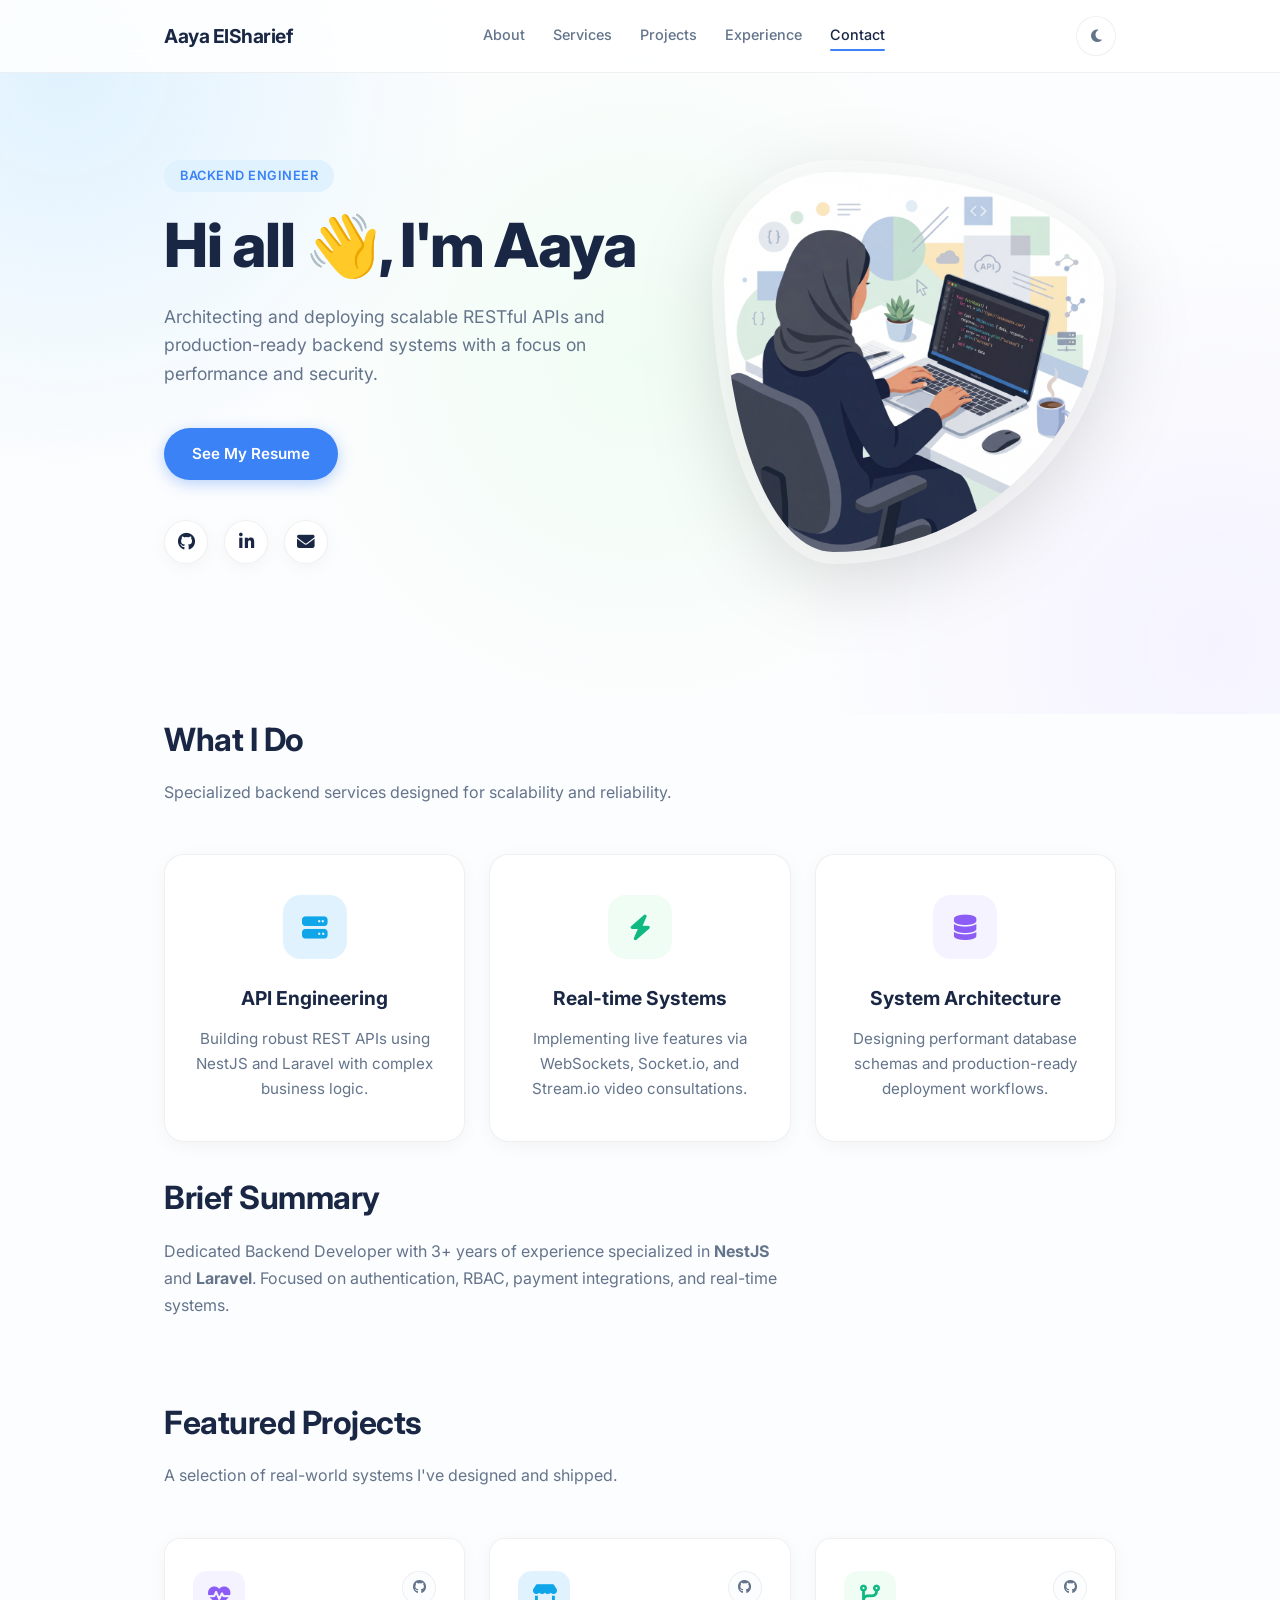
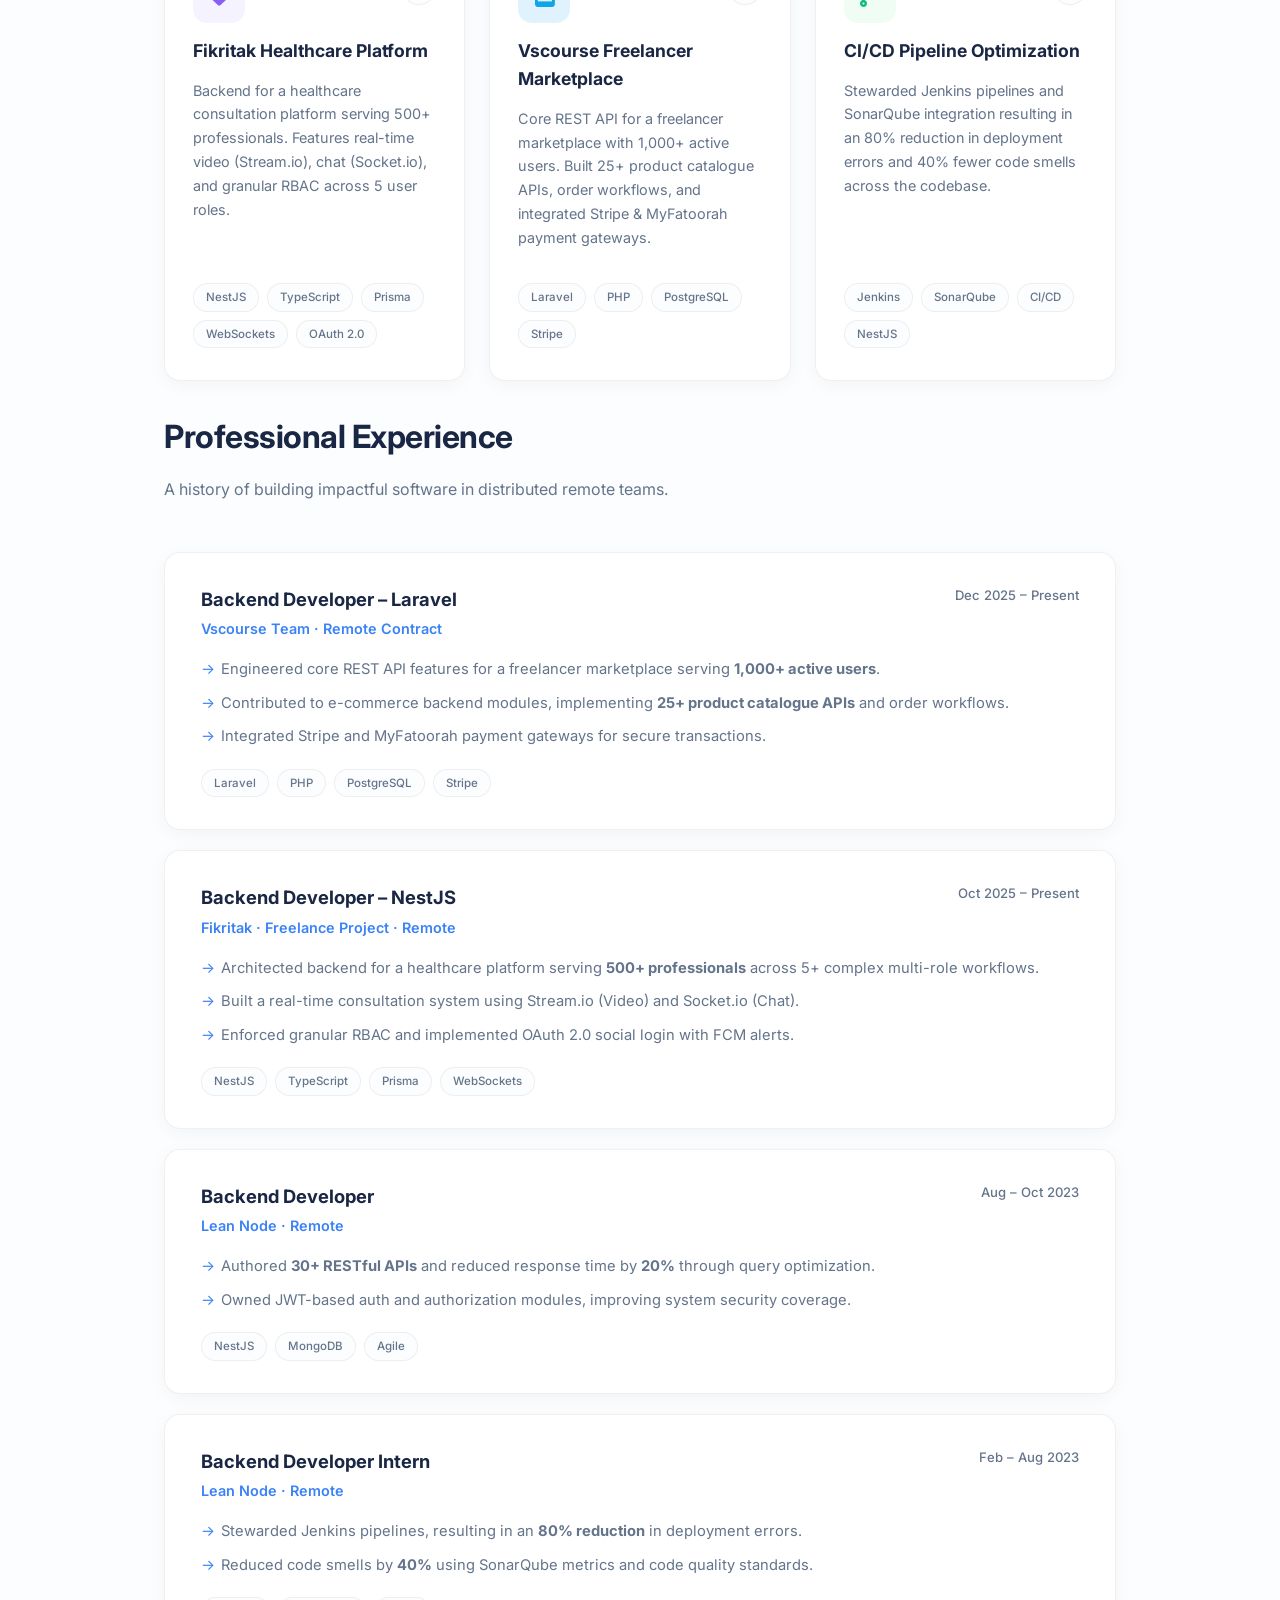
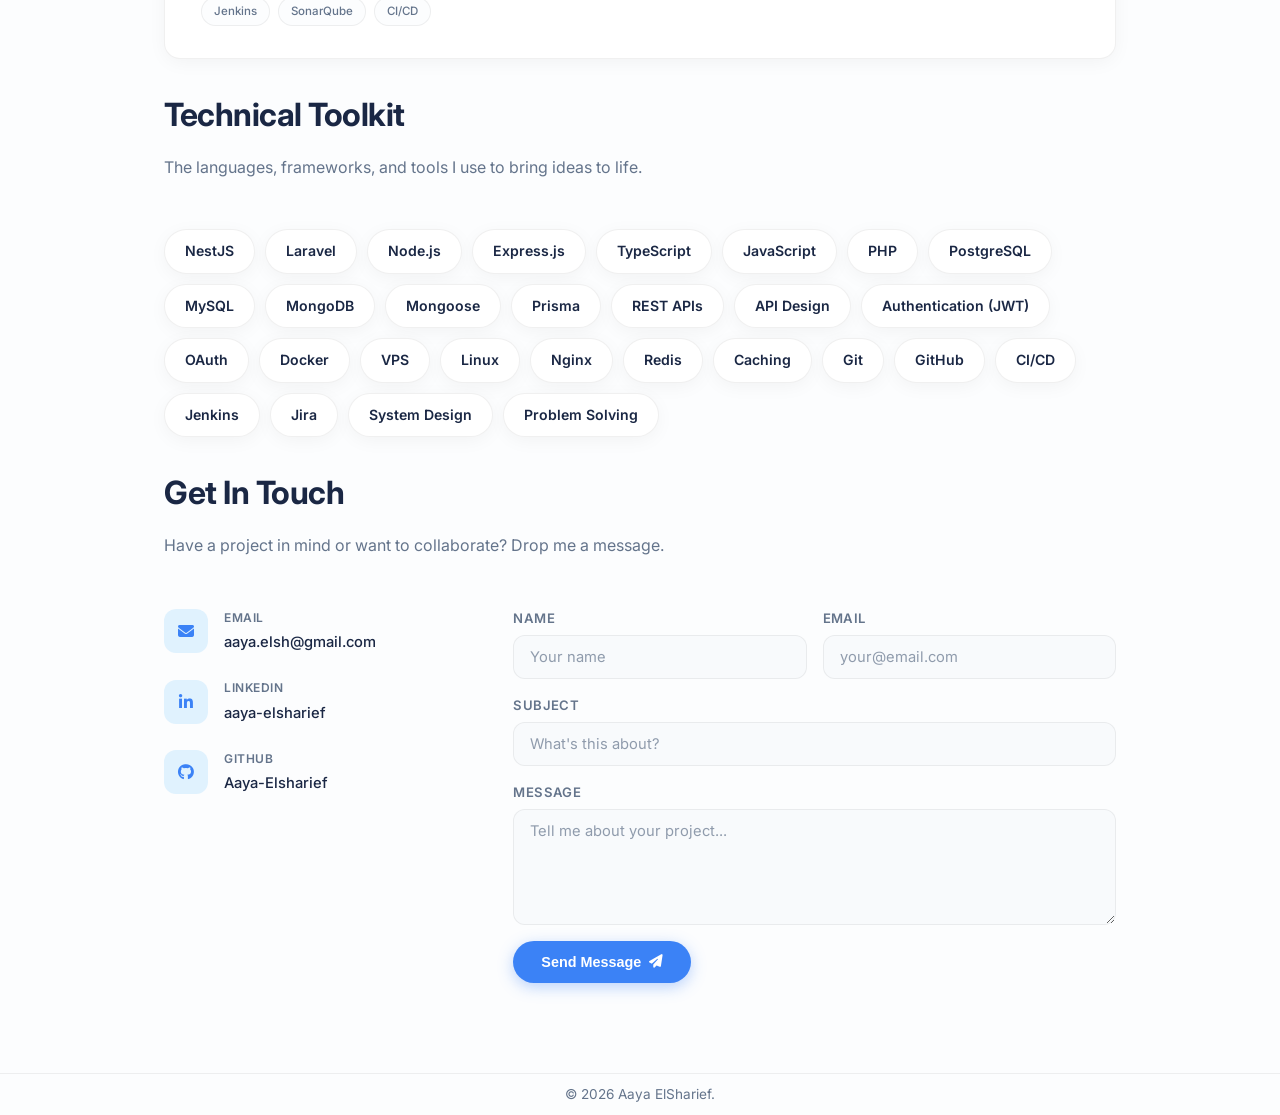
==== commit 1ac0e089: "feat(config): Add environment configuration and improve contact API - Add .env.example with Web3Form" ====
--- a/index.html
+++ b/index.html
@@ -315,7 +315,7 @@
                         <div class="contact-icon"><i class="fas fa-envelope"></i></div>
                         <div>
                             <span class="contact-label">Email</span>
-                            <a href="/cdn-cgi/l/email-protection#20414159410e454c534860474d41494c0e434f4d"><span class="__cf_email__" data-cfemail="0a6b6b736b246f6679624a6d676b636624696567">aaya.elsh@gmial.com</span></a>
+                            <a href="/cdn-cgi/l/email-protection#20414159410e454c534860474d41494c0e434f4d"><span class="__cf_email__" data-cfemail="0a6b6b736b246f6679624a6d676b636624696567">aaya.elsh@gmail.com</span></a>
                         </div>
                     </div>
                     <div class="contact-item">
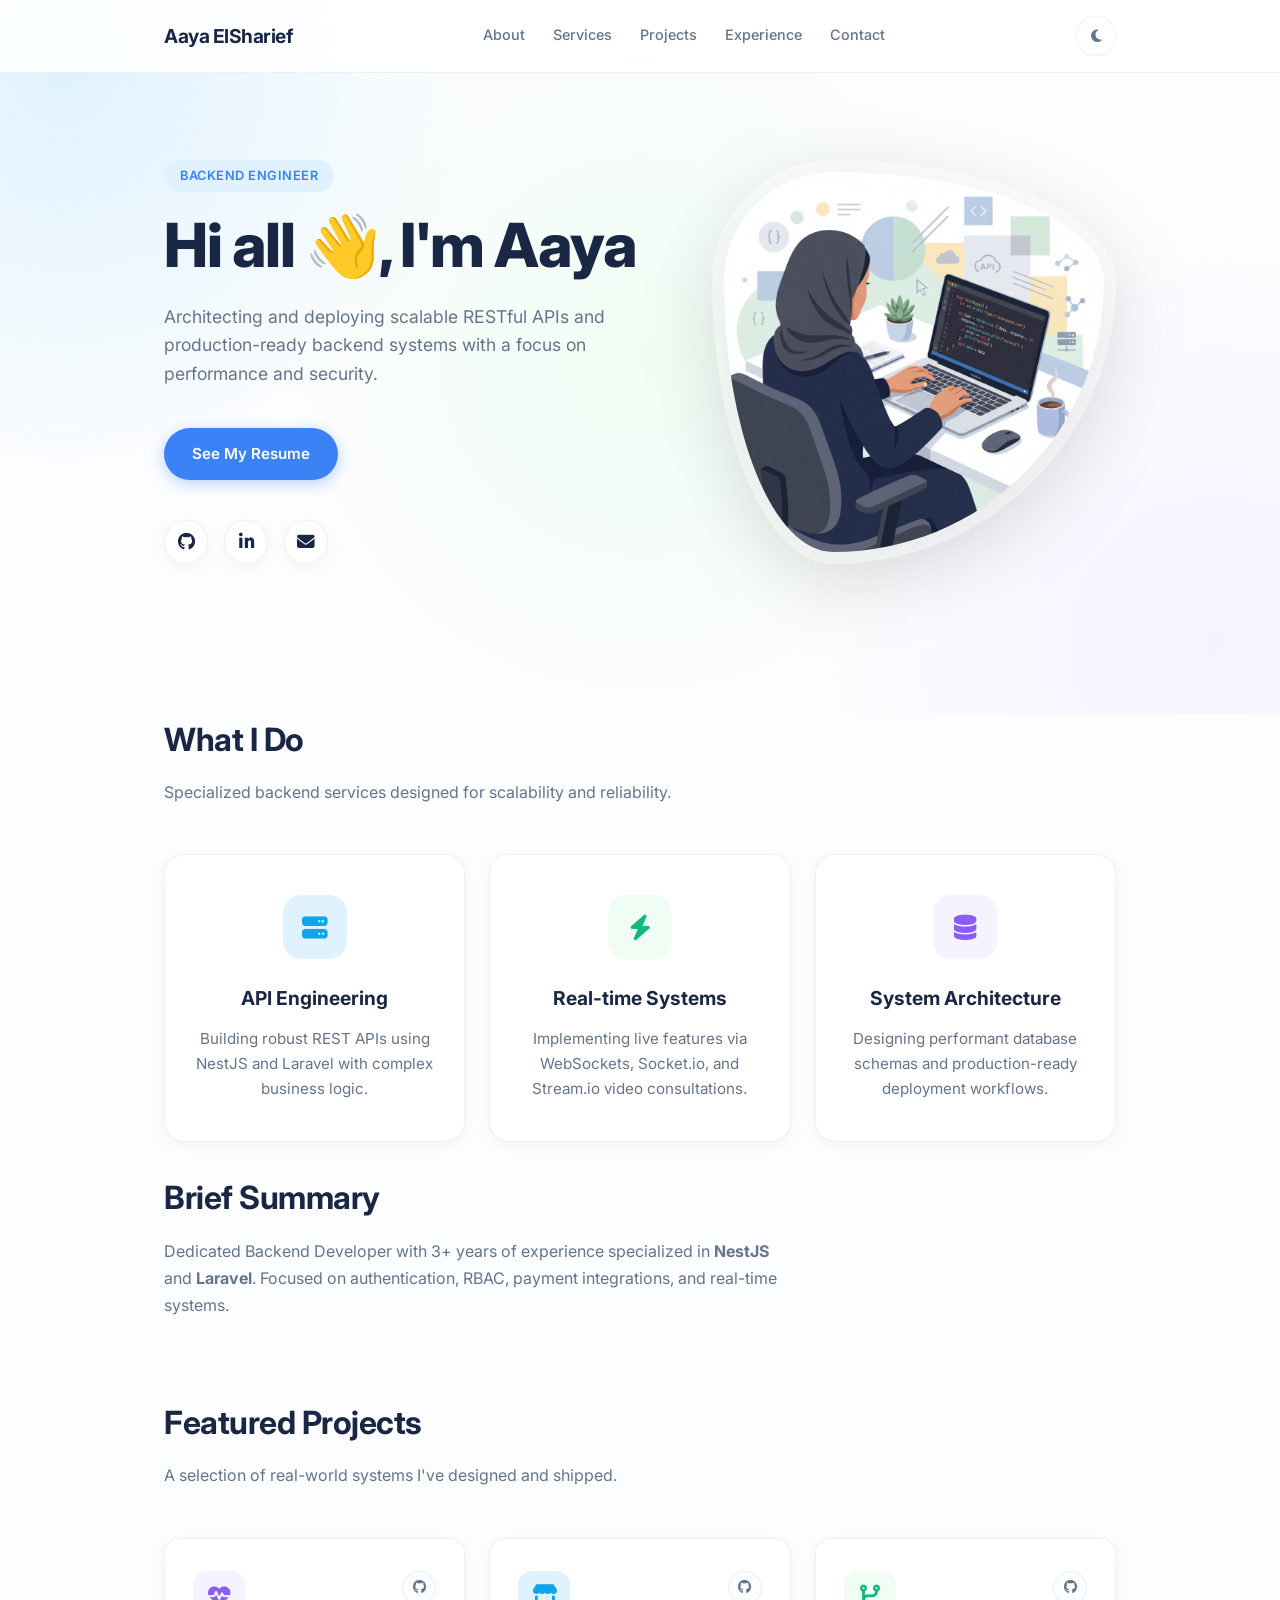
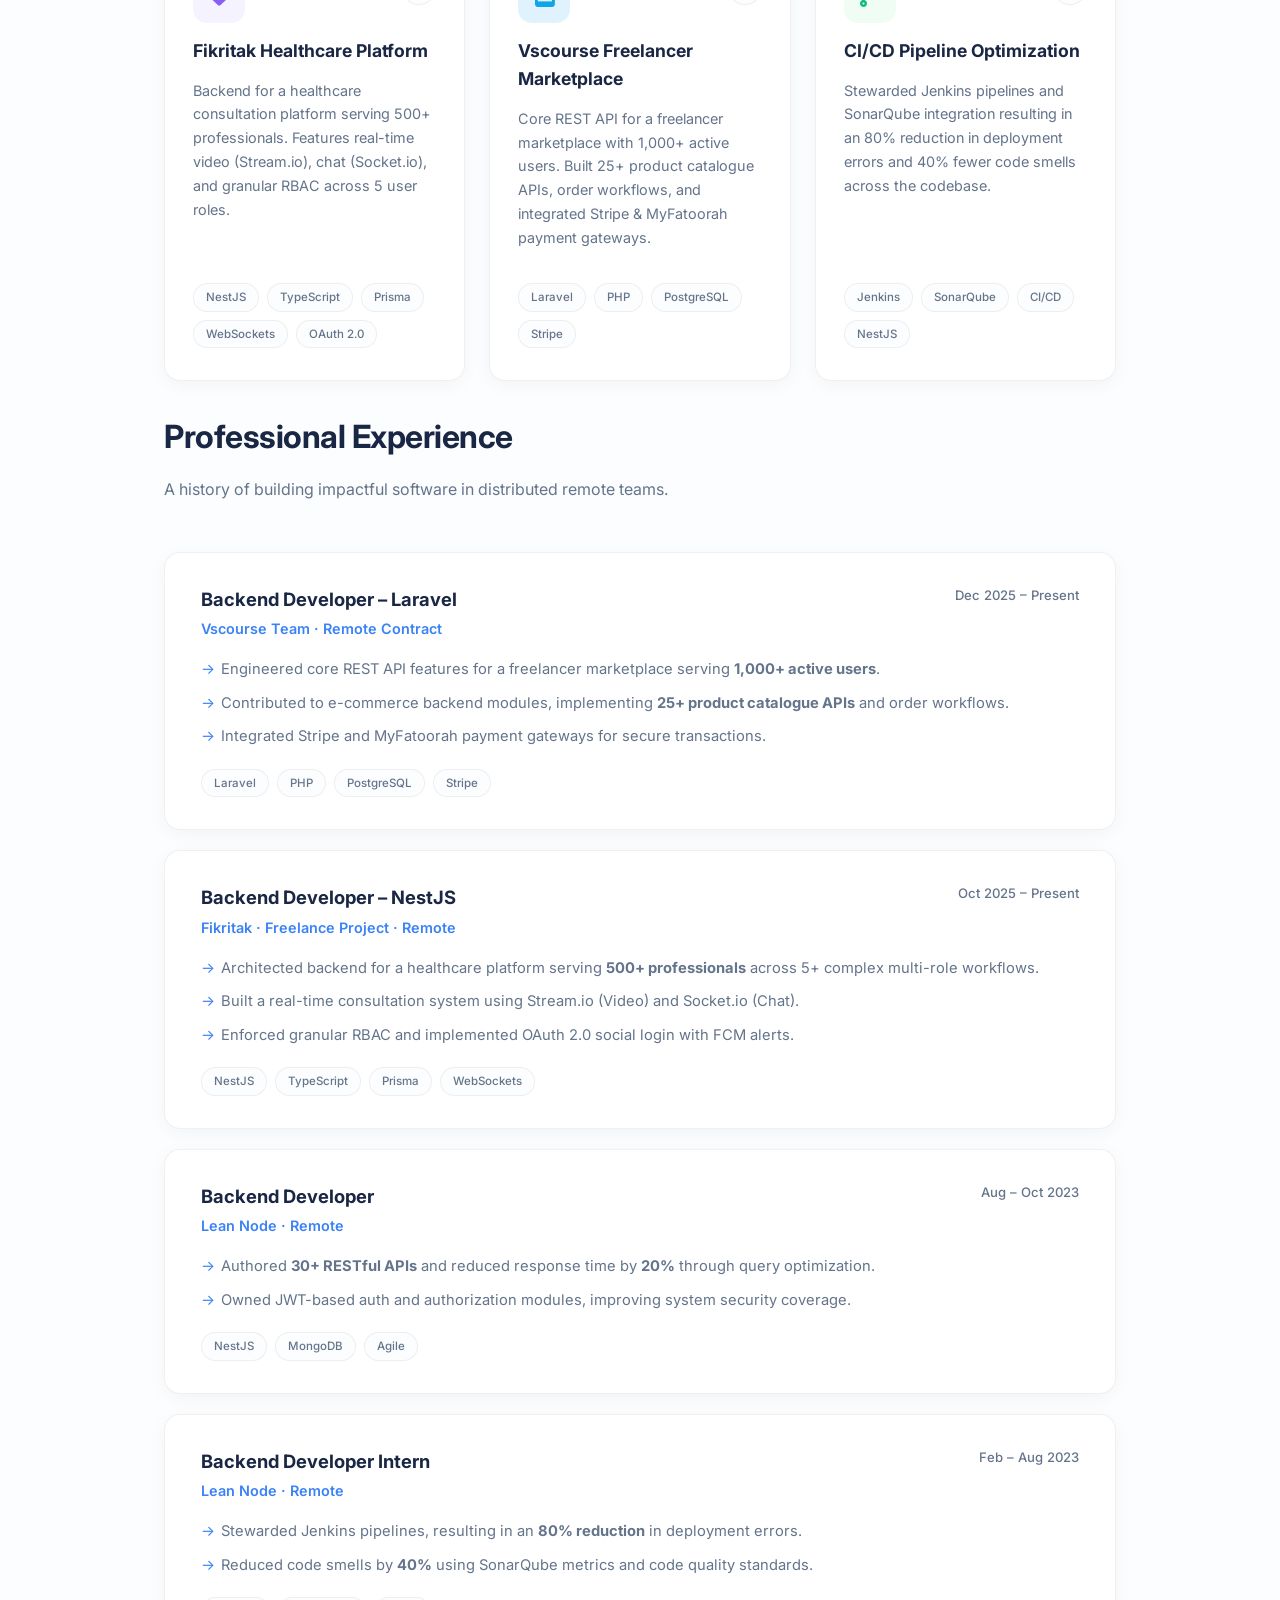
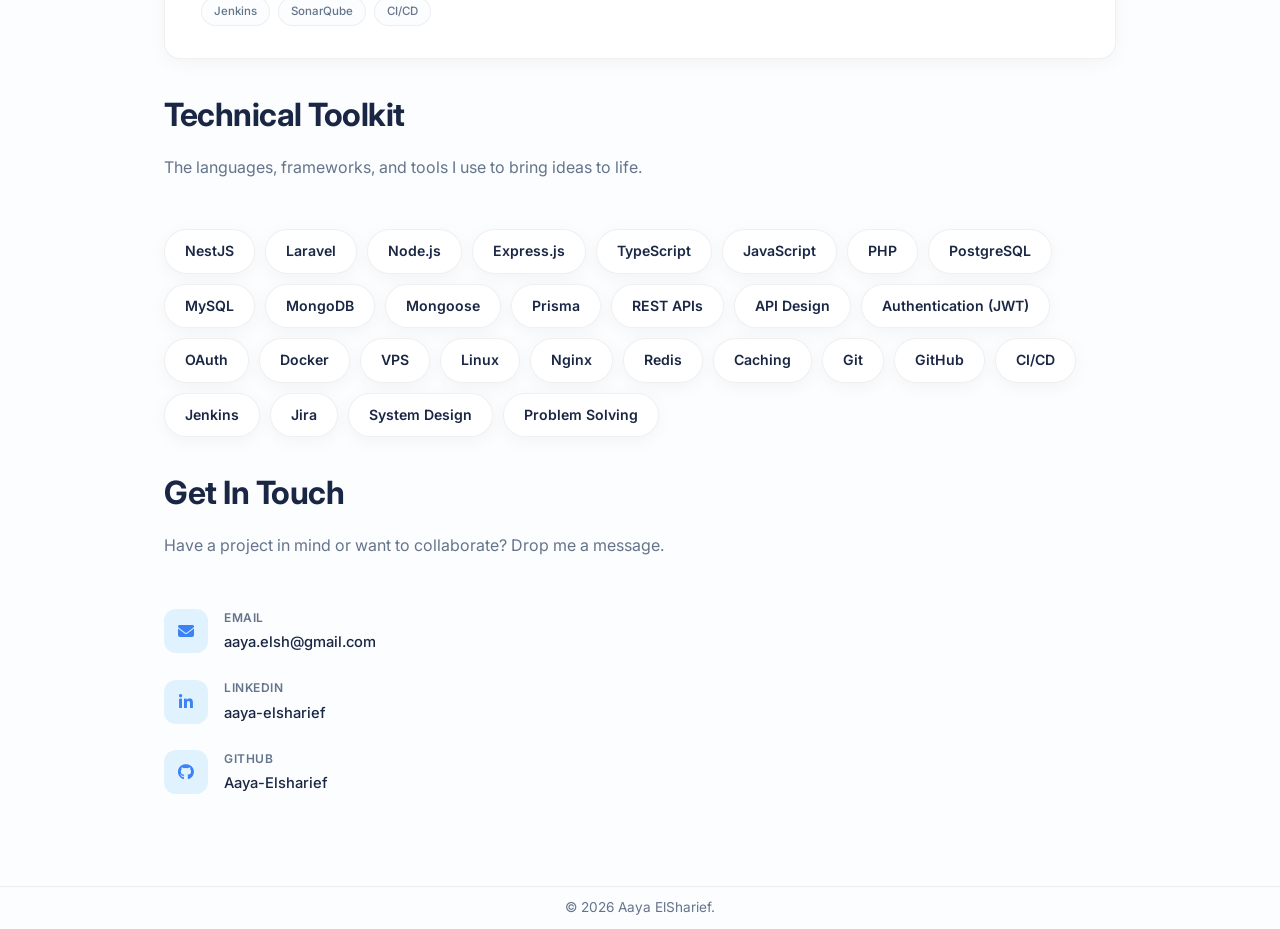
==== commit 34c33d0f: "chore(contact): Remove contact form and API handler - Delete contact form HTML from index.html - Rem" ====
--- a/index.html
+++ b/index.html
@@ -315,7 +315,7 @@
                         <div class="contact-icon"><i class="fas fa-envelope"></i></div>
                         <div>
                             <span class="contact-label">Email</span>
-                            <a href="/cdn-cgi/l/email-protection#20414159410e454c534860474d41494c0e434f4d"><span class="__cf_email__" data-cfemail="0a6b6b736b246f6679624a6d676b636624696567">aaya.elsh@gmail.com</span></a>
+                            <a href="mailto:aaya.elsh@gmail.com">aaya.elsh@gmail.com</a>
                         </div>
                     </div>
                     <div class="contact-item">
@@ -334,33 +334,7 @@
                     </div>
                 </div>
 
-                <form class="contact-form" id="contact-form" novalidate>
-                    <div class="form-row">
-                        <div class="form-group">
-                            <label for="name">Name</label>
-                            <input type="text" id="name" name="name" placeholder="Your name" required>
-                        </div>
-                        <div class="form-group">
-                            <label for="email">Email</label>
-                            <input type="email" id="email" name="email" placeholder="your@email.com" required>
-                        </div>
-                    </div>
-                    <div class="form-group">
-                        <label for="subject">Subject</label>
-                        <input type="text" id="subject" name="subject" placeholder="What's this about?">
-                    </div>
-                    <div class="form-group">
-                        <label for="message">Message</label>
-                        <textarea id="message" name="message" rows="5" placeholder="Tell me about your project..." required></textarea>
-                    </div>
-                    <button type="submit" class="btn primary submit-btn">
-                        <span class="btn-text">Send Message</span>
-                        <i class="fas fa-paper-plane btn-icon"></i>
-                    </button>
-                    <div class="form-success" id="form-success">
-                        <i class="fas fa-check-circle"></i> Message sent! I'll get back to you soon.
-                    </div>
-                </form>
+
             </div>
         </section>
 
